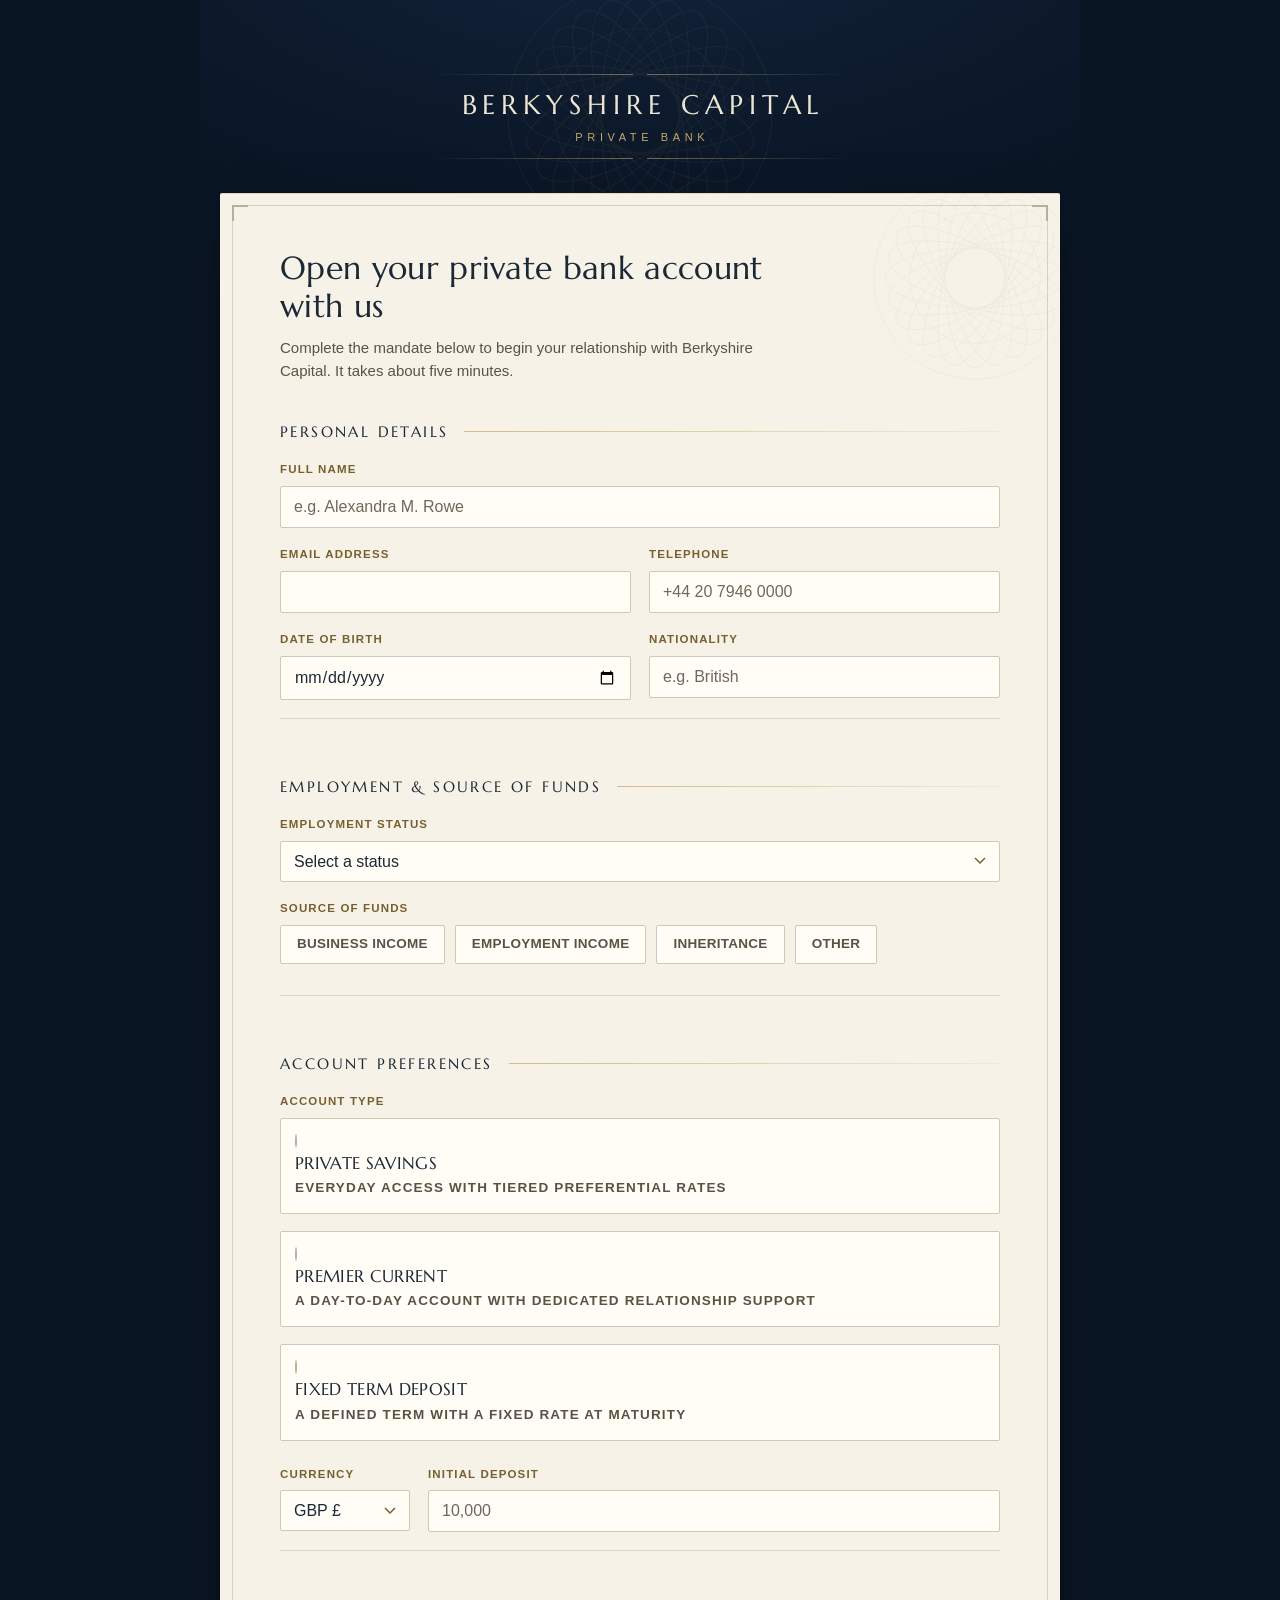
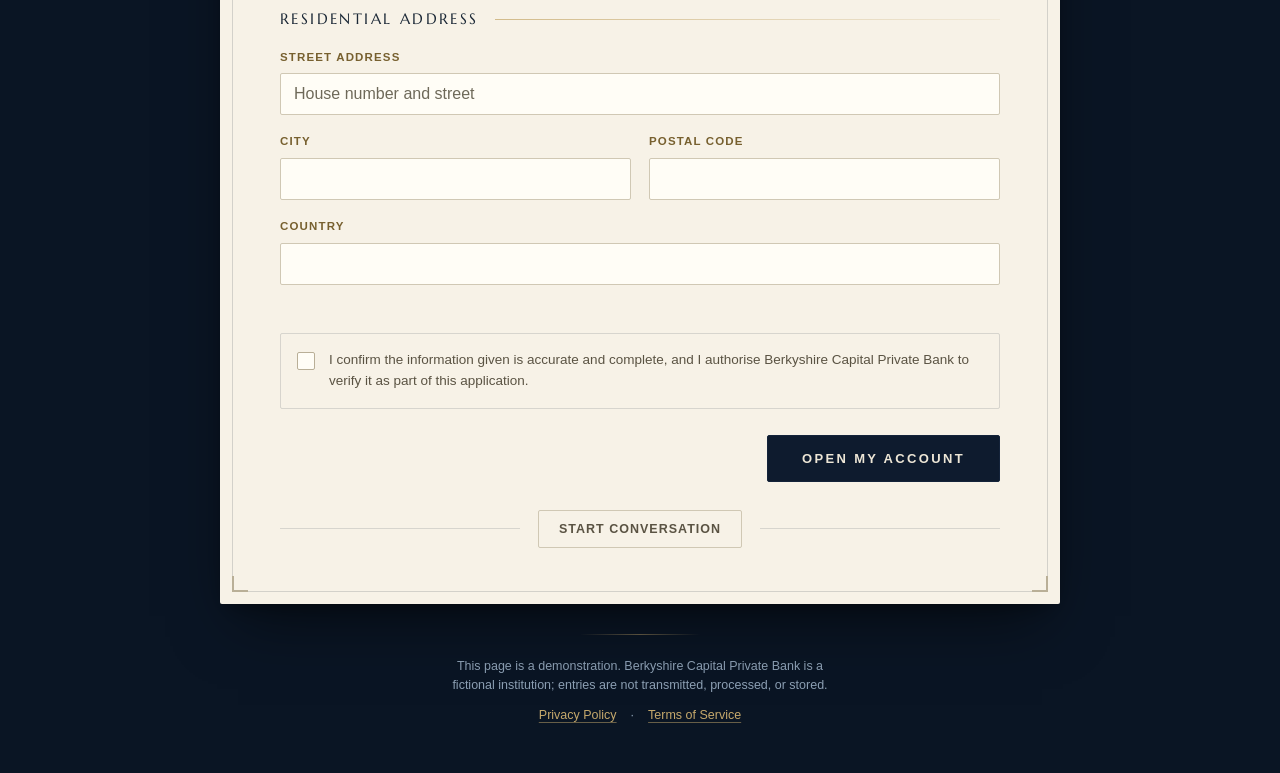
==== index.html @ a80f7ee3 "Add private bank account opening demo page Static single-page demo for GitHub Pages: engraved ivory " ====
<!DOCTYPE html>
<html lang="en">
<head>
<meta charset="UTF-8">
<meta name="viewport" content="width=device-width, initial-scale=1.0">
<meta name="description" content="Static demonstration of a private bank account opening form. Fictional bank; nothing is transmitted or stored.">
<meta name="theme-color" content="#0A1524">
<title>Berkyshire Capital Private Bank — Open an Account</title>
<link rel="icon" href="data:image/svg+xml,%3Csvg xmlns='http://www.w3.org/2000/svg' viewBox='0 0 64 64'%3E%3Crect width='64' height='64' rx='8' fill='%230A1524'/%3E%3Ctext x='32' y='45' font-family='Georgia,serif' font-size='36' fill='%23C6A96C' text-anchor='middle'%3EB%3C/text%3E%3C/svg%3E">
<link rel="preconnect" href="https://fonts.googleapis.com">
<link rel="preconnect" href="https://fonts.gstatic.com" crossorigin>
<link href="https://fonts.googleapis.com/css2?family=Marcellus&display=swap" rel="stylesheet">
<style>
  :root{
    --navy-950:#0A1524;
    --navy-900:#0E1B2E;
    --navy-800:#14233A;
    --ink:#1B2836;
    --paper:#F7F2E7;
    --paper-hi:#FFFDF6;
    --gold:#C6A96C;
    --gold-soft:rgba(198,169,108,.22);
    --bronze:#77602F;
    --line:#D0C8B4;
    --line-strong:#B9AF97;
    --muted-paper:#5A5343;
    --muted-navy:#A7B6C6;
    --err:#8E2F2F;
    --err-line:#9E3B3B;
    --serif:"Marcellus",Georgia,"Times New Roman",serif;
    --sans:-apple-system,BlinkMacSystemFont,"Segoe UI",Roboto,"Helvetica Neue",Arial,sans-serif;
  }
  *{box-sizing:border-box;margin:0;padding:0}
  html{scroll-behavior:smooth}
  body{
    font-family:var(--sans);
    background:var(--navy-950);
    color:var(--muted-navy);
    -webkit-font-smoothing:antialiased;
    line-height:1.55;
    min-height:100vh;
  }
  ::selection{background:var(--gold);color:var(--navy-950)}
  .paper ::selection{background:var(--navy-950);color:var(--gold)}
  :focus-visible{outline:2px solid var(--gold);outline-offset:2px}
  html{scrollbar-color:#2A3B52 var(--navy-950)}
  ::-webkit-scrollbar{width:10px}
  ::-webkit-scrollbar-track{background:var(--navy-950)}
  ::-webkit-scrollbar-thumb{background:#2A3B52;border-radius:5px}
  ::-webkit-scrollbar-thumb:hover{background:#3A4E6A}

  .page{
    max-width:880px;
    margin:0 auto;
    padding:48px 20px 40px;
    background:
      radial-gradient(1100px 500px at 50% -80px, #12233B 0%, var(--navy-950) 62%) no-repeat;
  }

  .brand{
    text-align:center;
    padding:26px 0 34px;
    position:relative;
  }
  .brand-rosette{
    position:absolute;
    top:50%;left:50%;
    width:300px;height:300px;
    transform:translate(-50%,-52%);
    color:var(--gold);
    opacity:.07;
    pointer-events:none;
  }
  .brand-rule{
    display:flex;
    align-items:center;
    gap:14px;
    max-width:420px;
    margin:0 auto;
  }
  .brand-rule::before,.brand-rule::after{
    content:"";
    flex:1;
    height:1px;
  }
  .brand-rule::before{background:linear-gradient(to right,transparent,rgba(198,169,108,.55))}
  .brand-rule::after{background:linear-gradient(to left,transparent,rgba(198,169,108,.55))}
  .wordmark{
    font-family:var(--serif);
    font-size:clamp(17px,4.2vw,27px);
    letter-spacing:.22em;
    text-indent:.22em;
    color:#EDE6D6;
    white-space:nowrap;
    padding:10px 0 2px;
  }
  .brand-sub{
    font-size:11px;
    letter-spacing:.42em;
    text-indent:.42em;
    text-transform:uppercase;
    color:var(--gold);
    padding-bottom:12px;
  }

  .paper{
    position:relative;
    background:var(--paper);
    color:var(--ink);
    border-radius:2px;
    padding:clamp(28px,6vw,56px) clamp(22px,6vw,60px);
    box-shadow:
      0 1px 0 rgba(198,169,108,.35) inset,
      0 30px 60px -18px rgba(0,0,0,.55),
      0 8px 20px -8px rgba(0,0,0,.4);
    animation:paper-in .55s cubic-bezier(.16,1,.3,1) both;
  }
  .paper::before{
    content:"";
    position:absolute;
    inset:12px;
    border:1px solid rgba(27,40,54,.16);
    border-radius:1px;
    pointer-events:none;
  }
  .paper::after{
    content:"";
    position:absolute;
    inset:12px;
    pointer-events:none;
    background:
      linear-gradient(var(--line-strong),var(--line-strong)) left top / 16px 2px,
      linear-gradient(var(--line-strong),var(--line-strong)) left top / 2px 16px,
      linear-gradient(var(--line-strong),var(--line-strong)) right top / 16px 2px,
      linear-gradient(var(--line-strong),var(--line-strong)) right top / 2px 16px,
      linear-gradient(var(--line-strong),var(--line-strong)) left bottom / 16px 2px,
      linear-gradient(var(--line-strong),var(--line-strong)) left bottom / 2px 16px,
      linear-gradient(var(--line-strong),var(--line-strong)) right bottom / 16px 2px,
      linear-gradient(var(--line-strong),var(--line-strong)) right bottom / 2px 16px;
    background-repeat:no-repeat;
  }
  .paper-watermark{
    position:absolute;
    top:-30px;right:-30px;
    width:230px;height:230px;
    color:var(--ink);
    opacity:.045;
    pointer-events:none;
  }
  @keyframes paper-in{
    from{opacity:0;transform:translateY(10px)}
    to{opacity:1;transform:none}
  }

  .head{margin-bottom:38px;max-width:56ch}
  .head h1{
    font-family:var(--serif);
    font-weight:400;
    font-size:clamp(26px,4.4vw,32px);
    line-height:1.2;
    color:var(--ink);
    letter-spacing:.01em;
    margin-bottom:10px;
  }
  .head p{font-size:15px;color:var(--muted-paper)}

  fieldset{border:none}
  .section{padding-top:34px;border-top:1px solid rgba(27,40,54,.14)}
  .section:first-of-type{padding-top:0;border-top:none}
  .section legend{
    font-family:var(--serif);
    font-size:15px;
    letter-spacing:.16em;
    text-transform:uppercase;
    color:var(--ink);
    display:flex;
    align-items:center;
    gap:16px;
    width:100%;
    padding:22px 0 18px;
    float:left;
  }
  .section:first-of-type legend{padding-top:0}
  .section legend::after{
    content:"";
    flex:1;
    height:1px;
    background:linear-gradient(to right,rgba(198,169,108,.75),rgba(198,169,108,.12));
  }

  .row{display:grid;grid-template-columns:1fr 1fr;gap:18px}
  .field{margin-bottom:18px}
  .field label{
    display:block;
    font-size:11.5px;
    font-weight:600;
    letter-spacing:.1em;
    text-transform:uppercase;
    color:var(--bronze);
    margin-bottom:7px;
  }
  input[type=text],input[type=email],input[type=tel],input[type=date],input[type=number],select{
    width:100%;
    font-family:var(--sans);
    font-size:16px;
    color:var(--ink);
    background:var(--paper-hi);
    border:1px solid var(--line);
    border-radius:2px;
    padding:11px 13px;
    caret-color:var(--bronze);
    transition:border-color .18s ease,box-shadow .18s ease,background .18s ease;
    font-variant-numeric:tabular-nums;
  }
  ::placeholder{color:#6E6959;opacity:1}
  select{
    appearance:none;
    -webkit-appearance:none;
    background-image:url("data:image/svg+xml,%3Csvg xmlns='http://www.w3.org/2000/svg' width='12' height='8' viewBox='0 0 12 8'%3E%3Cpath d='M1 1l5 5 5-5' fill='none' stroke='%2377602F' stroke-width='1.5'/%3E%3C/svg%3E");
    background-repeat:no-repeat;
    background-position:right 13px center;
    padding-right:36px;
  }
  input:hover,select:hover{border-color:var(--line-strong)}
  input:focus,select:focus{
    outline:none;
    border-color:var(--gold);
    box-shadow:0 0 0 3px var(--gold-soft);
    background:#FFFDF6;
  }
  .err{
    display:none;
    font-size:13px;
    color:var(--err);
    margin-top:6px;
  }
  .err.shown{display:block}
  .grouplabel{
    display:block;
    font-size:11.5px;
    font-weight:600;
    letter-spacing:.1em;
    text-transform:uppercase;
    color:var(--bronze);
    margin-bottom:7px;
  }
  .invalid input,.invalid select{border-color:var(--err-line);background:#FBF4EF}
  .invalid input:focus,.invalid select:focus{box-shadow:0 0 0 3px rgba(158,59,59,.15)}

  .chips{display:flex;flex-wrap:wrap;gap:10px;margin-bottom:6px}
  .chip{
    position:relative;
    cursor:pointer;
  }
  .chip input{
    position:absolute;
    opacity:0;
    width:100%;height:100%;
    margin:0;
    cursor:pointer;
  }
  .chip span{
    display:inline-block;
    font-size:13.5px;
    letter-spacing:.02em;
    color:var(--muted-paper);
    border:1px solid var(--line);
    border-radius:2px;
    background:var(--paper-hi);
    padding:8px 16px;
    transition:border-color .18s ease,color .18s ease,box-shadow .18s ease;
  }
  .chip:hover span{border-color:var(--line-strong);color:var(--ink)}
  .chip input:checked + span{
    border-color:var(--ink);
    color:var(--ink);
    background:#FFFDF6;
    box-shadow:inset 0 -2px 0 var(--gold);
  }
  .chip input:focus-visible + span{outline:2px solid var(--gold);outline-offset:2px}

  .reveal{
    display:grid;
    grid-template-rows:0fr;
    opacity:0;
    transition:grid-template-rows .3s cubic-bezier(.16,1,.3,1),opacity .25s ease;
  }
  .reveal > .reveal-inner{overflow:hidden}
  .reveal.open{grid-template-rows:1fr;opacity:1}
  .reveal .field{margin-bottom:0;padding-top:14px}
  .reveal.open .field{margin-bottom:18px}

  .acct-list{display:grid;gap:10px;margin-bottom:6px}
  .acct{
    position:relative;
    display:flex;
    gap:14px;
    align-items:flex-start;
    border:1px solid var(--line);
    border-radius:2px;
    background:var(--paper-hi);
    padding:14px 16px 14px 14px;
    cursor:pointer;
    transition:border-color .18s ease,box-shadow .18s ease;
  }
  .acct:hover{border-color:var(--line-strong)}
  .acct input{
    position:absolute;
    opacity:0;
    inset:0;
    margin:0;
    cursor:pointer;
  }
  .acct .dot{
    flex:none;
    width:18px;height:18px;
    border-radius:50%;
    border:1.5px solid var(--line-strong);
    margin-top:2px;
    position:relative;
    transition:border-color .18s ease;
  }
  .acct .dot::after{
    content:"";
    position:absolute;
    inset:3px;
    border-radius:50%;
    background:var(--gold);
    transform:scale(0);
    transition:transform .2s cubic-bezier(.16,1,.3,1);
  }
  .acct input:checked ~ .dot{border-color:var(--ink)}
  .acct input:checked ~ .dot::after{transform:scale(1)}
  .acct input:focus-visible ~ .dot{outline:2px solid var(--gold);outline-offset:2px}
  .acct strong{
    display:block;
    font-family:var(--serif);
    font-weight:400;
    font-size:16.5px;
    letter-spacing:.02em;
    color:var(--ink);
  }
  .acct small{
    display:block;
    font-size:13.5px;
    color:var(--muted-paper);
    margin-top:2px;
  }
  .acct:has(input:checked){border-color:var(--ink);box-shadow:0 0 0 1px var(--ink) inset,0 0 0 3px var(--gold-soft)}

  .deposit-row{display:grid;grid-template-columns:130px 1fr;gap:18px}

  .declare{
    display:flex;
    gap:14px;
    align-items:flex-start;
    border:1px solid rgba(27,40,54,.14);
    border-radius:2px;
    padding:16px;
    margin:30px 0 26px;
    position:relative;
    cursor:pointer;
  }
  .declare input{
    position:absolute;
    opacity:0;
    inset:0;
    margin:0;
    cursor:pointer;
  }
  .declare .box{
    flex:none;
    width:18px;height:18px;
    border:1.5px solid var(--line-strong);
    border-radius:2px;
    margin-top:2px;
    background:var(--paper-hi);
    transition:border-color .18s ease,background .18s ease;
  }
  .declare input:checked ~ .box{
    background:var(--navy-900);
    border-color:var(--navy-900);
  }
  .declare input:checked ~ .box::after{
    content:"";
    position:absolute;
    width:5px;height:10px;
    border:solid var(--gold);
    border-width:0 2px 2px 0;
    transform:translate(6px,3px) rotate(45deg);
  }
  .declare input:focus-visible ~ .box{outline:2px solid var(--gold);outline-offset:2px}
  .declare p{font-size:13.5px;color:var(--muted-paper)}
  .declare.invalid{border-color:var(--err-line)}
  .declare-err.shown{margin:-16px 0 20px}

  .actions{
    display:flex;
    justify-content:flex-end;
    align-items:center;
    gap:18px;
  }
  .primary{
    font-family:var(--sans);
    font-size:13px;
    font-weight:600;
    letter-spacing:.18em;
    text-transform:uppercase;
    color:#EDE6D6;
    background:var(--navy-900);
    border:1px solid var(--navy-800);
    border-radius:2px;
    padding:15px 34px;
    cursor:pointer;
    position:relative;
    display:inline-flex;
    align-items:center;
    gap:12px;
    transition:transform .18s ease,box-shadow .18s ease,border-color .18s ease;
  }
  .primary:hover{
    transform:translateY(-1px);
    border-color:var(--gold);
    box-shadow:0 10px 24px -10px rgba(0,0,0,.45);
  }
  .primary:active{transform:none}
  .primary:focus-visible{outline:2px solid var(--gold);outline-offset:3px}
  .spinner{
    display:none;
    width:15px;height:15px;
    border-radius:50%;
    border:2px solid rgba(237,230,214,.25);
    border-top-color:var(--gold);
    animation:spin .7s linear infinite;
  }
  .primary.loading{cursor:wait;opacity:.92}
  .primary.loading .spinner{display:inline-block}
  @keyframes spin{to{transform:rotate(360deg)}}

  .talky-launch{
    display:flex;
    align-items:center;
    gap:18px;
    margin-top:28px;
  }
  .talky-launch::before,.talky-launch::after{
    content:"";
    flex:1;
    height:1px;
    background:rgba(27,40,54,.14);
  }
  .talky-btn{
    padding:12px 28px;
    letter-spacing:.12em;
    text-transform:uppercase;
    font-size:12px;
    font-weight:600;
  }

  .success{
    text-align:center;
    padding:26px 0 12px;
    animation:paper-in .5s cubic-bezier(.16,1,.3,1) both;
  }
  .seal{
    width:128px;height:128px;
    margin:0 auto 22px;
    display:block;
    color:var(--gold);
  }
  .seal circle,.seal text{transform-origin:80px 80px}
  .seal .draw{
    stroke-dasharray:100;
    stroke-dashoffset:100;
    animation:draw 1.1s cubic-bezier(.5,0,.2,1) forwards;
  }
  .seal .draw.d2{animation-delay:.25s}
  .seal .draw.d3{animation-delay:.5s}
  .seal text{
    font-family:var(--serif);
    font-size:52px;
    fill:var(--bronze);
    opacity:0;
    animation:fade-scale .6s ease .95s forwards;
  }
  @keyframes draw{to{stroke-dashoffset:0}}
  @keyframes fade-scale{
    from{opacity:0;transform:scale(.7)}
    to{opacity:1;transform:scale(1)}
  }
  .success h2{
    font-family:var(--serif);
    font-weight:400;
    font-size:clamp(24px,4vw,30px);
    color:var(--ink);
    margin-bottom:8px;
  }
  .success .greet{
    font-size:16px;
    color:var(--ink);
  }
  .success .note{
    font-size:14.5px;
    color:var(--muted-paper);
    max-width:46ch;
    margin:8px auto 26px;
  }
  .refrow{
    display:flex;
    justify-content:center;
    align-items:stretch;
    gap:10px;
    margin-bottom:26px;
    flex-wrap:wrap;
  }
  .refbox{
    display:flex;
    align-items:center;
    gap:16px;
    border:1px solid rgba(27,40,54,.18);
    border-radius:2px;
    padding:12px 20px;
    background:var(--paper-hi);
  }
  .reflabel{
    font-size:11px;
    font-weight:600;
    letter-spacing:.14em;
    text-transform:uppercase;
    color:var(--bronze);
  }
  .ref{
    font-size:16px;
    letter-spacing:.12em;
    color:var(--ink);
    font-variant-numeric:tabular-nums;
  }
  .ghost{
    font-family:var(--sans);
    font-size:12.5px;
    letter-spacing:.08em;
    color:var(--muted-paper);
    background:transparent;
    border:1px solid var(--line);
    border-radius:2px;
    padding:11px 20px;
    cursor:pointer;
    transition:border-color .18s ease,color .18s ease;
  }
  .ghost:hover{border-color:var(--ink);color:var(--ink)}
  .ghost:focus-visible{outline:2px solid var(--gold);outline-offset:2px}
  .success .tiny{
    font-size:12px;
    color:var(--muted-paper);
    margin-top:20px;
    opacity:.85;
  }

  .disclaimer{
    text-align:center;
    font-size:12.5px;
    color:#8DA0B4;
    padding:30px 16px 8px;
    max-width:60ch;
    margin:0 auto;
  }
  .disclaimer::before{
    content:"";
    display:block;
    width:120px;
    height:1px;
    margin:0 auto 22px;
    background:linear-gradient(to right,transparent,rgba(198,169,108,.5),transparent);
  }
  .disclaimer p + p{margin-top:10px}
  .legal-links{
    display:flex;
    justify-content:center;
    align-items:center;
    gap:14px;
  }
  .disclaimer a{
    color:var(--gold);
    text-decoration:underline;
    text-underline-offset:3px;
    text-decoration-color:rgba(198,169,108,.5);
    transition:color .18s ease,text-decoration-color .18s ease;
  }
  .disclaimer a:hover{color:#E3D3AC;text-decoration-color:#E3D3AC}
  .disclaimer a:focus-visible{outline:2px solid var(--gold);outline-offset:2px}

  @media (max-width:560px){
    .row,.deposit-row{grid-template-columns:1fr}
    .actions{justify-content:stretch}
    .primary{width:100%;justify-content:center}
    .paper-watermark{width:170px;height:170px;top:-16px;right:-16px}
  }
  @media (prefers-reduced-motion:reduce){
    *,*::before,*::after{animation:none!important;transition:none!important}
    html{scroll-behavior:auto}
  }
</style>
</head>
<body>
<!--
  THESIS: A private-bank account mandate rendered as an engraved paper instrument laid on midnight navy — refusing the generic dark-mode fintech form.
  OWN-WORLD: Ivory document panel with inset hairline frame, guilloche rosette watermark, Marcellus inscriptional caps, champagne-gold rules, bronze small-cap labels, 2px corners, reeded seal.
  STORY: An applicant completes personal, source-of-funds, and account-preference entries on a credible banking document; submission draws a gold seal and issues a reference number.
  FIRST VIEWPORT: Navy ground with engraved wordmark and gold rules above the ivory mandate panel; h1 plus personal-details fields fill the first screen; the primary action sits at the document's foot.
  FORM: Document-led private-banking classic, user-pinned (luxury navy/gold serif); brief-pinned direction, no roll dealt.
  FINISH: unreviewed and undocumented is unfinished; this build ends with the finish review, the verdict, DESIGN.md, and every shipping raster carrying its provenance.
-->
<svg width="0" height="0" style="position:absolute" aria-hidden="true">
  <defs>
    <symbol id="rosette" viewBox="0 0 200 200">
      <g fill="none" stroke="currentColor" stroke-width="0.7">
        <ellipse cx="100" cy="100" rx="78" ry="26"/>
        <ellipse cx="100" cy="100" rx="78" ry="26" transform="rotate(15 100 100)"/>
        <ellipse cx="100" cy="100" rx="78" ry="26" transform="rotate(30 100 100)"/>
        <ellipse cx="100" cy="100" rx="78" ry="26" transform="rotate(45 100 100)"/>
        <ellipse cx="100" cy="100" rx="78" ry="26" transform="rotate(60 100 100)"/>
        <ellipse cx="100" cy="100" rx="78" ry="26" transform="rotate(75 100 100)"/>
        <ellipse cx="100" cy="100" rx="78" ry="26" transform="rotate(90 100 100)"/>
        <ellipse cx="100" cy="100" rx="78" ry="26" transform="rotate(105 100 100)"/>
        <ellipse cx="100" cy="100" rx="78" ry="26" transform="rotate(120 100 100)"/>
        <ellipse cx="100" cy="100" rx="78" ry="26" transform="rotate(135 100 100)"/>
        <ellipse cx="100" cy="100" rx="78" ry="26" transform="rotate(150 100 100)"/>
        <ellipse cx="100" cy="100" rx="78" ry="26" transform="rotate(165 100 100)"/>
        <circle cx="100" cy="100" r="88"/>
        <circle cx="100" cy="100" r="57"/>
      </g>
    </symbol>
  </defs>
</svg>

<div class="page">
  <header class="brand">
    <svg class="brand-rosette" aria-hidden="true"><use href="#rosette"/></svg>
    <div class="brand-rule" aria-hidden="true"></div>
    <p class="wordmark">BERKYSHIRE CAPITAL</p>
    <p class="brand-sub">Private Bank</p>
    <div class="brand-rule" aria-hidden="true"></div>
  </header>

  <main class="paper">
    <svg class="paper-watermark" aria-hidden="true"><use href="#rosette"/></svg>

    <div class="head">
      <h1>Open your private bank account with us</h1>
      <p>Complete the mandate below to begin your relationship with Berkyshire Capital. It takes about five minutes.</p>
    </div>

    <form id="accountForm" data-talkyform="enabled" novalidate>
      <fieldset class="section">
        <legend>Personal Details</legend>

        <div class="field">
          <label for="fullName">Full name</label>
          <input aria-describedby="fullName-err" type="text" id="fullName" name="fullName" autocomplete="name" placeholder="e.g. Alexandra M. Rowe" required data-err="Enter your full legal name as it appears on your identification.">
          <p class="err" id="fullName-err"></p>
        </div>

        <div class="row">
          <div class="field">
            <label for="email">Email address</label>
            <input aria-describedby="email-err" type="email" id="email" name="email" autocomplete="email" required data-err="Enter your email address so we can reach you." data-err-type="Enter an address in the format name@example.com.">
            <p class="err" id="email-err"></p>
          </div>
          <div class="field">
            <label for="phone">Telephone</label>
            <input aria-describedby="phone-err" type="tel" id="phone" name="phone" autocomplete="tel" placeholder="+44 20 7946 0000" pattern="[0-9+()\-\s]{7,20}" required data-err="Enter a telephone number we can reach you on." data-err-pattern="Enter a number in an international format, e.g. +44 20 7946 0000.">
            <p class="err" id="phone-err"></p>
          </div>
        </div>

        <div class="row">
          <div class="field">
            <label for="dob">Date of birth</label>
            <input aria-describedby="dob-err" type="date" id="dob" name="dob" autocomplete="bday" required data-err="Enter your date of birth." data-err-max="Applicants must be at least 18 years old.">
            <p class="err" id="dob-err"></p>
          </div>
          <div class="field">
            <label for="nationality">Nationality</label>
            <input aria-describedby="nationality-err" type="text" id="nationality" name="nationality" placeholder="e.g. British" required data-err="Enter your nationality.">
            <p class="err" id="nationality-err"></p>
          </div>
        </div>
      </fieldset>

      <fieldset class="section">
        <legend>Employment &amp; Source of Funds</legend>

        <div class="field">
          <label for="employment">Employment status</label>
          <select aria-describedby="employment-err" id="employment" name="employment" required data-err="Select your current employment status.">
            <option value="" selected disabled>Select a status</option>
            <option>Employed</option>
            <option>Self-employed</option>
            <option>Business owner</option>
            <option>Retired</option>
            <option>Student</option>
            <option>Homemaker</option>
            <option>Not currently employed</option>
          </select>
          <p class="err" id="employment-err"></p>
        </div>

        <div class="field">
          <span class="grouplabel" id="sourceLabel">Source of funds</span>
          <div class="chips" role="radiogroup" aria-labelledby="sourceLabel">
            <label class="chip">
              <input aria-describedby="sourceFunds-err" type="radio" name="sourceFunds" value="Business Income" required data-err="Select the principal source of the funds for this account.">
              <span>Business Income</span>
            </label>
            <label class="chip">
              <input aria-describedby="sourceFunds-err" type="radio" name="sourceFunds" value="Employment Income">
              <span>Employment Income</span>
            </label>
            <label class="chip">
              <input aria-describedby="sourceFunds-err" type="radio" name="sourceFunds" value="Inheritance">
              <span>Inheritance</span>
            </label>
            <label class="chip">
              <input aria-describedby="sourceFunds-err" type="radio" name="sourceFunds" value="Other">
              <span>Other</span>
            </label>
          </div>
          <div class="reveal" id="otherWrap">
            <div class="reveal-inner">
              <div class="field">
                <label for="otherSource">Please specify</label>
                <input aria-describedby="otherSource-err" type="text" id="otherSource" name="otherSource" disabled autocomplete="off" data-err="Tell us the principal source of your funds.">
                <p class="err" id="otherSource-err"></p>
              </div>
            </div>
          </div>
          <p class="err" id="sourceFunds-err"></p>
        </div>
      </fieldset>

      <fieldset class="section">
        <legend>Account Preferences</legend>

        <div class="field">
          <span class="grouplabel" id="acctLabel">Account type</span>
          <div class="acct-list" role="radiogroup" aria-labelledby="acctLabel">
            <label class="acct">
              <input aria-describedby="accountType-err" type="radio" name="accountType" value="Private Savings" required data-err="Select the account you would like to open.">
              <span class="dot" aria-hidden="true"></span>
              <span class="acct-body">
                <strong>Private Savings</strong>
                <small>Everyday access with tiered preferential rates</small>
              </span>
            </label>
            <label class="acct">
              <input aria-describedby="accountType-err" type="radio" name="accountType" value="Premier Current">
              <span class="dot" aria-hidden="true"></span>
              <span class="acct-body">
                <strong>Premier Current</strong>
                <small>A day-to-day account with dedicated relationship support</small>
              </span>
            </label>
            <label class="acct">
              <input aria-describedby="accountType-err" type="radio" name="accountType" value="Fixed Term Deposit">
              <span class="dot" aria-hidden="true"></span>
              <span class="acct-body">
                <strong>Fixed Term Deposit</strong>
                <small>A defined term with a fixed rate at maturity</small>
              </span>
            </label>
          </div>
          <p class="err" id="accountType-err"></p>
        </div>

        <div class="deposit-row">
          <div class="field">
            <label for="currency">Currency</label>
            <select aria-describedby="currency-err" id="currency" name="currency" required data-err="Select the currency for your account.">
              <option value="GBP" selected>GBP £</option>
              <option value="USD">USD $</option>
              <option value="EUR">EUR €</option>
              <option value="CHF">CHF</option>
            </select>
            <p class="err" id="currency-err"></p>
          </div>
          <div class="field">
            <label for="deposit">Initial deposit</label>
            <input aria-describedby="deposit-err" type="number" id="deposit" name="deposit" inputmode="numeric" min="10000" step="500" placeholder="10,000" required data-err="Enter your intended initial deposit." data-err-min="The minimum initial deposit is 10,000 in your chosen currency.">
            <p class="err" id="deposit-err"></p>
          </div>
        </div>
      </fieldset>

      <fieldset class="section">
        <legend>Residential Address</legend>

        <div class="field">
          <label for="street">Street address</label>
          <input aria-describedby="street-err" type="text" id="street" name="street" autocomplete="street-address" placeholder="House number and street" required data-err="Enter your residential street address.">
          <p class="err" id="street-err"></p>
        </div>

        <div class="row">
          <div class="field">
            <label for="city">City</label>
            <input aria-describedby="city-err" type="text" id="city" name="city" autocomplete="address-level2" required data-err="Enter your city.">
            <p class="err" id="city-err"></p>
          </div>
          <div class="field">
            <label for="postal">Postal code</label>
            <input aria-describedby="postal-err" type="text" id="postal" name="postal" autocomplete="postal-code" required data-err="Enter your postal code.">
            <p class="err" id="postal-err"></p>
          </div>
        </div>

        <div class="field">
          <label for="country">Country</label>
          <input aria-describedby="country-err" type="text" id="country" name="country" autocomplete="country-name" required data-err="Enter your country of residence.">
          <p class="err" id="country-err"></p>
        </div>
      </fieldset>

      <label class="declare" id="declareWrap">
        <input aria-describedby="declaration-err" type="checkbox" id="declaration" name="declaration" required data-err="Please confirm the declaration before submitting your application.">
        <span class="box" aria-hidden="true"></span>
        <p>I confirm the information given is accurate and complete, and I authorise Berkyshire Capital Private Bank to verify it as part of this application.</p>
      </label>
      <p class="err declare-err" id="declaration-err"></p>

      <div class="actions">
        <button type="submit" class="primary" id="submitBtn">
          <span class="spinner" aria-hidden="true"></span>
          <span class="btn-label">Open my account</span>
        </button>
      </div>
    </form>

    <div class="talky-launch" id="talkyLaunch">
      <button type="button" data-talkyform="launch" class="ghost talky-btn">Start Conversation</button>
    </div>
    <script src="https://www.talkyform.com/talkyform-avatar.js" data-talkyform-id="g4UtyUR7fpzVFfxTQSNkqEie" defer></script>

    <div class="success" id="successPanel" hidden role="status" aria-live="polite">
      <svg class="seal" viewBox="0 0 160 160" aria-hidden="true">
        <circle class="draw" cx="80" cy="80" r="76" fill="none" stroke="currentColor" stroke-width="1.6" pathLength="100"/>
        <circle class="draw d2" cx="80" cy="80" r="64" fill="none" stroke="currentColor" stroke-width="0.8" pathLength="100"/>
        <circle class="draw d3" cx="80" cy="80" r="55" fill="none" stroke="#77602F" stroke-width="1" pathLength="100" style="stroke-dasharray:.8 3.2;animation-name:draw"/>
        <text x="80" y="99" text-anchor="middle">B</text>
      </svg>
      <h2 tabindex="-1" id="successHeading">Application received</h2>
      <p class="greet">Thank you, <span id="firstName">—</span>.</p>
      <p class="note">Your application has been recorded for review. A relationship manager will be in touch within two business days to complete onboarding.</p>
      <div class="refrow">
        <div class="refbox">
          <span class="reflabel">Reference</span>
          <span class="ref" id="refNumber">BC-XXXXXX-XXXX</span>
        </div>
        <button type="button" class="ghost" id="copyBtn">Copy</button>
      </div>
      <button type="button" class="ghost" id="resetBtn">Submit another application</button>
      <p class="tiny">Nothing was transmitted: this page is a static demonstration.</p>
    </div>
  </main>

  <footer class="disclaimer">
    <p>This page is a demonstration. Berkyshire Capital Private Bank is a fictional institution; entries are not transmitted, processed, or stored.</p>
    <p class="legal-links"><a href="https://www.talkyform.com/privacy">Privacy Policy</a><span aria-hidden="true">·</span><a href="https://www.talkyform.com/terms">Terms of Service</a></p>
  </footer>
</div>

<script>
(function(){
  var form = document.getElementById('accountForm');
  var submitBtn = document.getElementById('submitBtn');
  var btnLabel = submitBtn.querySelector('.btn-label');
  var successPanel = document.getElementById('successPanel');
  var otherWrap = document.getElementById('otherWrap');
  var otherSource = document.getElementById('otherSource');
  var dob = document.getElementById('dob');

  var eighteenYearsAgo = new Date();
  eighteenYearsAgo.setFullYear(eighteenYearsAgo.getFullYear() - 18);
  dob.max = eighteenYearsAgo.toISOString().split('T')[0];
  dob.min = '1900-01-01';

  function fieldWrap(el){
    return el.closest('.field') || el.closest('.declare') || el.closest('.chips') || el.closest('.acct-list');
  }

  function setError(el, message){
    var wrap = fieldWrap(el);
    var err = document.getElementById(el.name + '-err') || document.getElementById(el.id + '-err');
    if (wrap) wrap.classList.add('invalid');
    if (err){
      err.textContent = message;
      err.classList.add('shown');
    }
    el.setAttribute('aria-invalid', 'true');
  }

  function clearError(el){
    var wrap = fieldWrap(el);
    var err = document.getElementById(el.name + '-err') || document.getElementById(el.id + '-err');
    if (wrap) wrap.classList.remove('invalid');
    if (err){
      err.textContent = '';
      err.classList.remove('shown');
    }
    el.removeAttribute('aria-invalid');
  }

  function messageFor(el){
    var v = el.validity;
    if (v.valueMissing) return el.dataset.err || 'This field is required.';
    if (v.typeMismatch) return el.dataset.errType || 'Check the format of this entry.';
    if (v.patternMismatch) return el.dataset.errPattern || 'Check the format of this entry.';
    if (v.rangeOverflow) return el.dataset.errMax || 'This date is after the allowed range.';
    if (v.rangeUnderflow) return el.dataset.errMin || 'This amount is below the minimum.';
    return el.validationMessage || 'Check this entry.';
  }

  form.addEventListener('input', function(e){
    if (e.target.matches('input,select')) clearError(e.target);
  });
  form.addEventListener('change', function(e){
    if (e.target.matches('input,select')) clearError(e.target);
  });

  function sourceValue(){
    var checked = form.querySelector('input[name="sourceFunds"]:checked');
    return checked ? checked.value : null;
  }

  form.querySelectorAll('input[name="sourceFunds"]').forEach(function(r){
    r.addEventListener('change', function(){
      var isOther = sourceValue() === 'Other';
      otherWrap.classList.toggle('open', isOther);
      otherSource.disabled = !isOther;
      otherSource.required = isOther;
      if (!isOther){
        otherSource.value = '';
        clearError(otherSource);
      } else {
        otherSource.focus();
      }
    });
  });

  form.addEventListener('submit', function(e){
    e.preventDefault();
    var firstInvalid = null;
    var controls = form.querySelectorAll('input,select');
    controls.forEach(function(el){
      if (!el.checkValidity()){
        if (!firstInvalid) firstInvalid = el;
        setError(el, messageFor(el));
      } else {
        clearError(el);
      }
    });
    if (firstInvalid){
      firstInvalid.focus();
      firstInvalid.scrollIntoView({ block: 'center', behavior: 'smooth' });
      return;
    }
    submitBtn.classList.add('loading');
    submitBtn.disabled = true;
    btnLabel.textContent = 'Processing';
    window.setTimeout(showSuccess, 1150);
  });

  function segment(n){
    var out = '';
    var chars = 'ABCDEFGHJKMNPQRSTUVWXYZ23456789';
    for (var i = 0; i < n; i++) out += chars[Math.floor(Math.random() * chars.length)];
    return out;
  }

  function showSuccess(){
    var name = document.getElementById('fullName').value.trim();
    document.getElementById('firstName').textContent = name.split(/\s+/)[0] || 'applicant';
    document.getElementById('refNumber').textContent = 'BC-' + segment(6) + '-' + segment(4);
    form.hidden = true;
    document.getElementById('talkyLaunch').hidden = true;
    successPanel.hidden = false;
    var heading = document.getElementById('successHeading');
    heading.focus();
    heading.scrollIntoView({ block: 'start' });
  }

  document.getElementById('copyBtn').addEventListener('click', function(){
    var text = document.getElementById('refNumber').textContent;
    var btn = this;
    function done(){ btn.textContent = 'Copied'; window.setTimeout(function(){ btn.textContent = 'Copy'; }, 1600); }
    if (navigator.clipboard && navigator.clipboard.writeText){
      navigator.clipboard.writeText(text).then(done);
    } else {
      var ta = document.createElement('textarea');
      ta.value = text;
      document.body.appendChild(ta);
      ta.select();
      document.execCommand('copy');
      document.body.removeChild(ta);
      done();
    }
  });

  document.getElementById('resetBtn').addEventListener('click', function(){
    form.reset();
    form.querySelectorAll('.invalid').forEach(function(el){ el.classList.remove('invalid'); });
    form.querySelectorAll('.err.shown').forEach(function(el){ el.classList.remove('shown'); });
    form.querySelectorAll('[aria-invalid]').forEach(function(el){ el.removeAttribute('aria-invalid'); });
    otherWrap.classList.remove('open');
    otherSource.disabled = true;
    otherSource.required = false;
    submitBtn.classList.remove('loading');
    submitBtn.disabled = false;
    btnLabel.textContent = 'Open my account';
    successPanel.hidden = true;
    form.hidden = false;
    document.getElementById('talkyLaunch').hidden = false;
    document.getElementById('fullName').focus();
    window.scrollTo({ top: 0, behavior: 'smooth' });
  });
})();
</script>
</body>
</html>
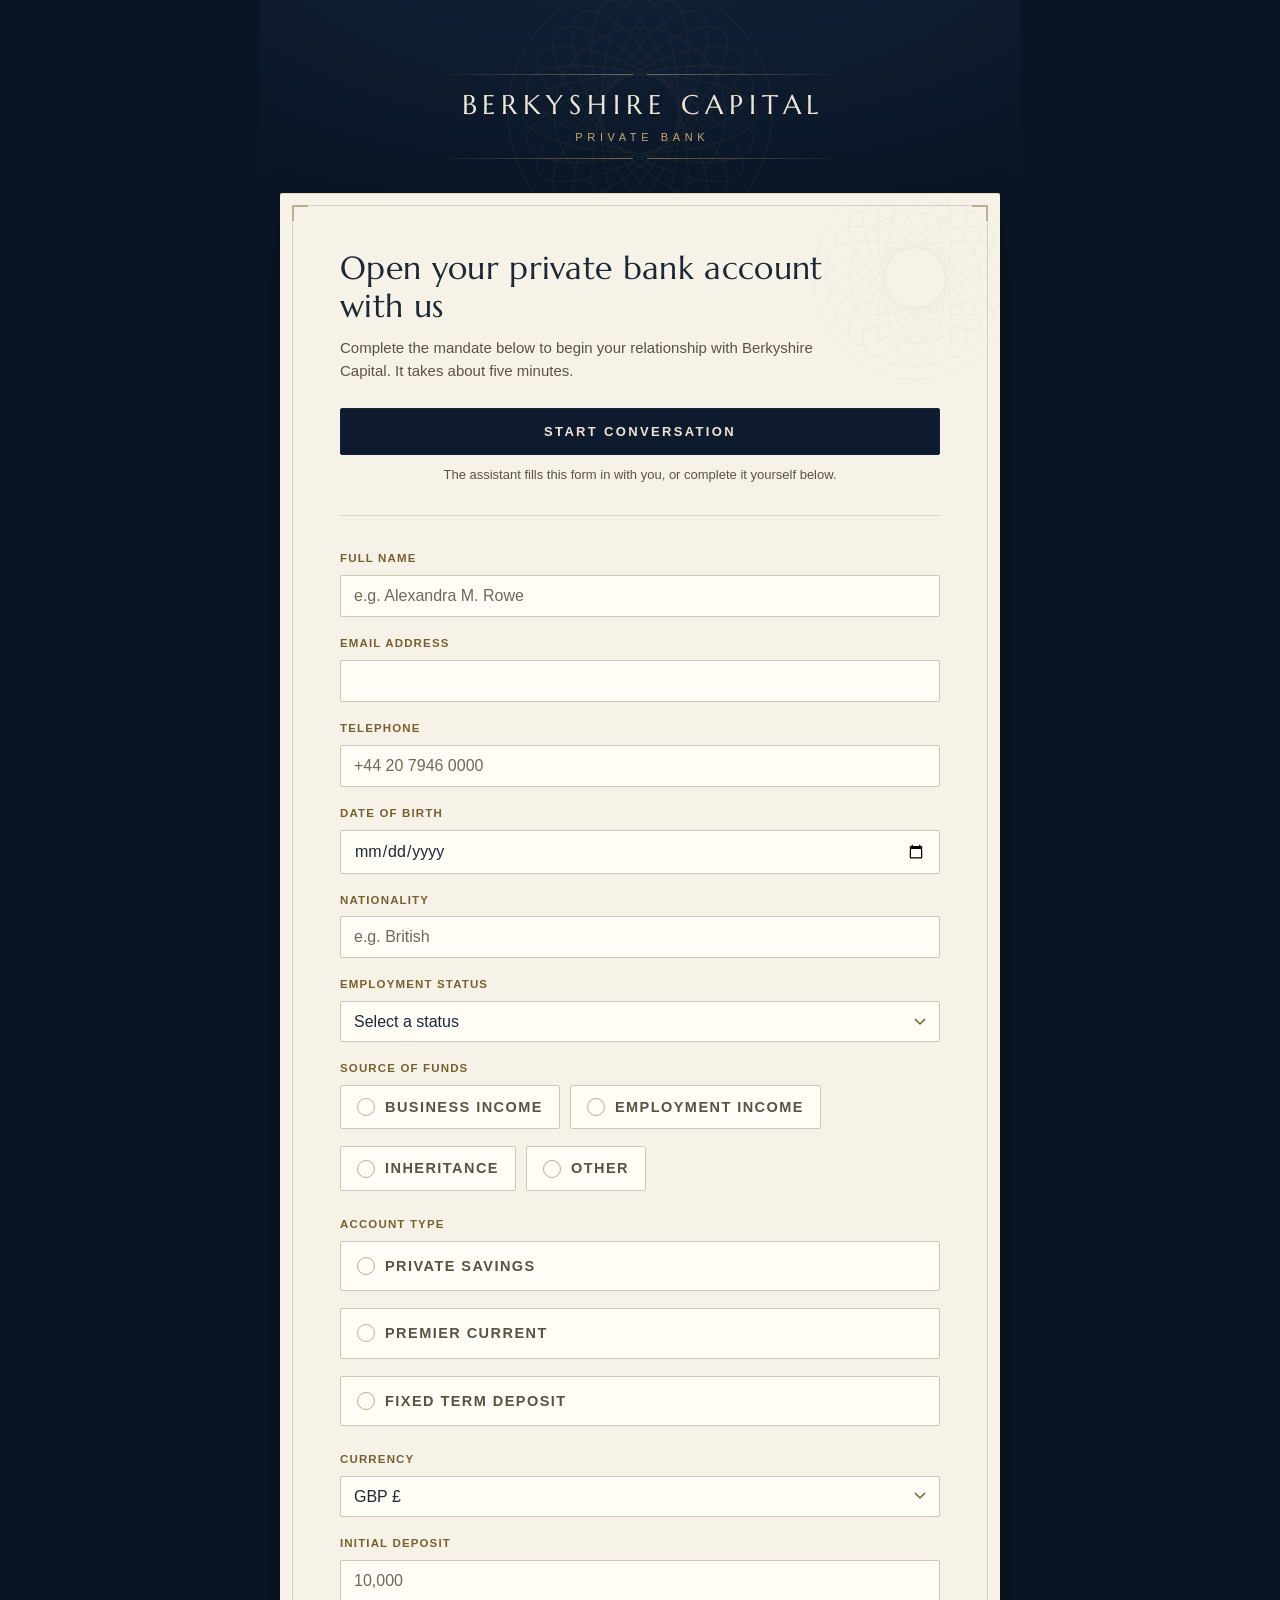
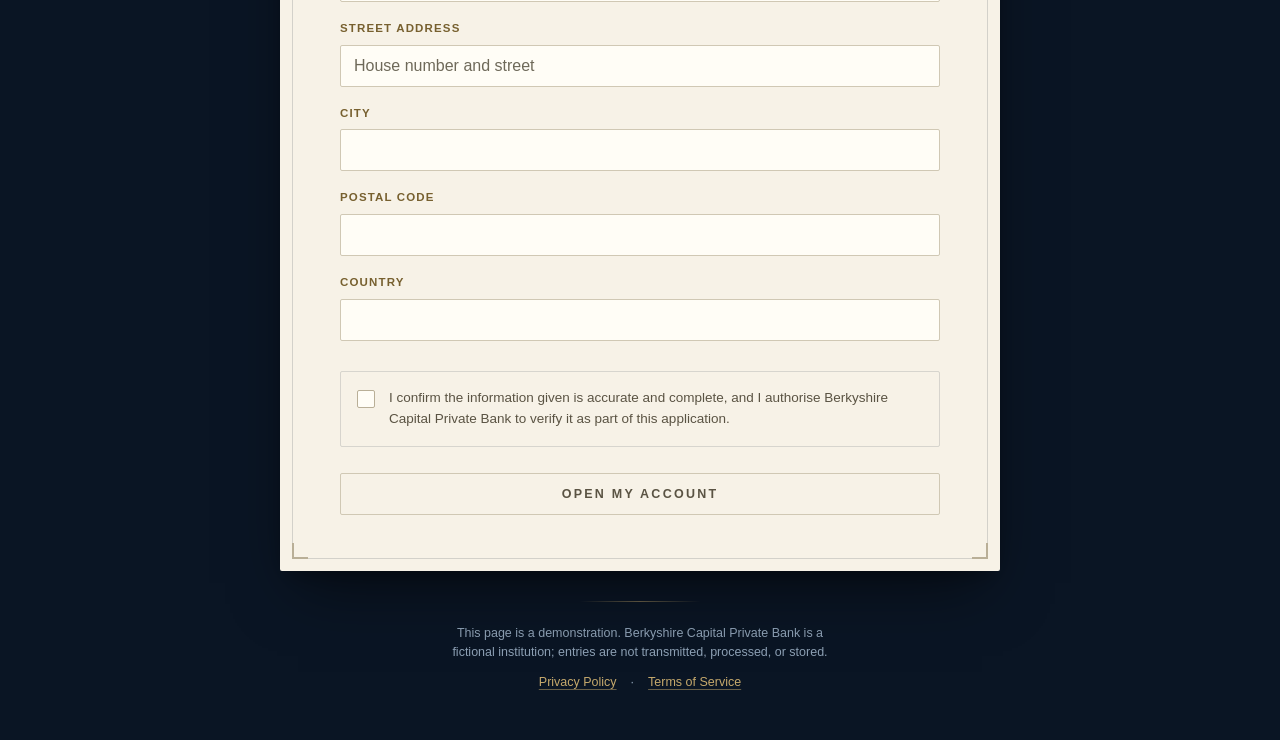
==== commit 1570f3ce: "Simplify form markup; promote Start Conversation to primary at top Single flat form (no fieldsets/gr" ====
--- a/index.html
+++ b/index.html
@@ -50,7 +50,7 @@
   ::-webkit-scrollbar-thumb:hover{background:#3A4E6A}
 
   .page{
-    max-width:880px;
+    max-width:760px;
     margin:0 auto;
     padding:48px 20px 40px;
     background:
@@ -152,7 +152,7 @@
     to{opacity:1;transform:none}
   }
 
-  .head{margin-bottom:38px;max-width:56ch}
+  .head{margin-bottom:26px;max-width:56ch}
   .head h1{
     font-family:var(--serif);
     font-weight:400;
@@ -164,33 +164,24 @@
   }
   .head p{font-size:15px;color:var(--muted-paper)}
 
-  fieldset{border:none}
-  .section{padding-top:34px;border-top:1px solid rgba(27,40,54,.14)}
-  .section:first-of-type{padding-top:0;border-top:none}
-  .section legend{
-    font-family:var(--serif);
-    font-size:15px;
-    letter-spacing:.16em;
-    text-transform:uppercase;
-    color:var(--ink);
-    display:flex;
-    align-items:center;
-    gap:16px;
-    width:100%;
-    padding:22px 0 18px;
-    float:left;
-  }
-  .section:first-of-type legend{padding-top:0}
-  .section legend::after{
-    content:"";
-    flex:1;
-    height:1px;
-    background:linear-gradient(to right,rgba(198,169,108,.75),rgba(198,169,108,.12));
-  }
-
-  .row{display:grid;grid-template-columns:1fr 1fr;gap:18px}
-  .field{margin-bottom:18px}
-  .field label{
+  .talky-launch{
+    text-align:center;
+    margin:0 0 34px;
+    padding-bottom:30px;
+    border-bottom:1px solid rgba(27,40,54,.14);
+  }
+  .talky-hint{
+    font-size:13px;
+    color:var(--muted-paper);
+    margin-top:10px;
+  }
+
+  form > p + p,
+  form > div + p,
+  form > p + div,
+  form > div + div{margin-top:18px}
+  form .grouplabel + .opts{margin-top:7px}
+  label{
     display:block;
     font-size:11.5px;
     font-weight:600;
@@ -236,48 +227,57 @@
   }
   .err.shown{display:block}
   .grouplabel{
-    display:block;
     font-size:11.5px;
     font-weight:600;
     letter-spacing:.1em;
     text-transform:uppercase;
     color:var(--bronze);
-    margin-bottom:7px;
-  }
-  .invalid input,.invalid select{border-color:var(--err-line);background:#FBF4EF}
-  .invalid input:focus,.invalid select:focus{box-shadow:0 0 0 3px rgba(158,59,59,.15)}
-
-  .chips{display:flex;flex-wrap:wrap;gap:10px;margin-bottom:6px}
-  .chip{
+  }
+
+  .opts{display:flex;flex-wrap:wrap;gap:10px}
+  .opts.stack{flex-direction:column}
+  .opt{
     position:relative;
-    cursor:pointer;
-  }
-  .chip input{
-    position:absolute;
-    opacity:0;
-    width:100%;height:100%;
-    margin:0;
-    cursor:pointer;
-  }
-  .chip span{
-    display:inline-block;
-    font-size:13.5px;
-    letter-spacing:.02em;
-    color:var(--muted-paper);
+    display:flex;
+    align-items:center;
+    gap:10px;
     border:1px solid var(--line);
     border-radius:2px;
     background:var(--paper-hi);
-    padding:8px 16px;
+    padding:10px 16px;
+    cursor:pointer;
+    font-size:14.5px;
+    color:var(--muted-paper);
     transition:border-color .18s ease,color .18s ease,box-shadow .18s ease;
   }
-  .chip:hover span{border-color:var(--line-strong);color:var(--ink)}
-  .chip input:checked + span{
+  .opts.stack .opt{padding:13px 16px}
+  .opt:hover{border-color:var(--line-strong);color:var(--ink)}
+  .opt input{
+    position:absolute;
+    opacity:0;
+    inset:0;
+    margin:0;
+    cursor:pointer;
+  }
+  .opt span{display:flex;align-items:center;gap:10px}
+  .opt span::before{
+    content:"";
+    flex:none;
+    width:16px;height:16px;
+    border-radius:50%;
+    border:1.5px solid var(--line-strong);
+    transition:border-color .18s ease;
+  }
+  .opt input:checked + span{color:var(--ink)}
+  .opt input:checked + span::before{
     border-color:var(--ink);
-    color:var(--ink);
-    background:#FFFDF6;
-    box-shadow:inset 0 -2px 0 var(--gold);
-  }
-  .chip input:focus-visible + span{outline:2px solid var(--gold);outline-offset:2px}
+    background:radial-gradient(circle,var(--gold) 0 4px,transparent 4.5px);
+  }
+  .opt input:focus-visible + span::before{outline:2px solid var(--gold);outline-offset:2px}
+  .opt:has(input:checked){
+    border-color:var(--ink);
+    box-shadow:0 0 0 1px var(--ink) inset,0 0 0 3px var(--gold-soft);
+  }
 
   .reveal{
     display:grid;
@@ -287,68 +287,7 @@
   }
   .reveal > .reveal-inner{overflow:hidden}
   .reveal.open{grid-template-rows:1fr;opacity:1}
-  .reveal .field{margin-bottom:0;padding-top:14px}
-  .reveal.open .field{margin-bottom:18px}
-
-  .acct-list{display:grid;gap:10px;margin-bottom:6px}
-  .acct{
-    position:relative;
-    display:flex;
-    gap:14px;
-    align-items:flex-start;
-    border:1px solid var(--line);
-    border-radius:2px;
-    background:var(--paper-hi);
-    padding:14px 16px 14px 14px;
-    cursor:pointer;
-    transition:border-color .18s ease,box-shadow .18s ease;
-  }
-  .acct:hover{border-color:var(--line-strong)}
-  .acct input{
-    position:absolute;
-    opacity:0;
-    inset:0;
-    margin:0;
-    cursor:pointer;
-  }
-  .acct .dot{
-    flex:none;
-    width:18px;height:18px;
-    border-radius:50%;
-    border:1.5px solid var(--line-strong);
-    margin-top:2px;
-    position:relative;
-    transition:border-color .18s ease;
-  }
-  .acct .dot::after{
-    content:"";
-    position:absolute;
-    inset:3px;
-    border-radius:50%;
-    background:var(--gold);
-    transform:scale(0);
-    transition:transform .2s cubic-bezier(.16,1,.3,1);
-  }
-  .acct input:checked ~ .dot{border-color:var(--ink)}
-  .acct input:checked ~ .dot::after{transform:scale(1)}
-  .acct input:focus-visible ~ .dot{outline:2px solid var(--gold);outline-offset:2px}
-  .acct strong{
-    display:block;
-    font-family:var(--serif);
-    font-weight:400;
-    font-size:16.5px;
-    letter-spacing:.02em;
-    color:var(--ink);
-  }
-  .acct small{
-    display:block;
-    font-size:13.5px;
-    color:var(--muted-paper);
-    margin-top:2px;
-  }
-  .acct:has(input:checked){border-color:var(--ink);box-shadow:0 0 0 1px var(--ink) inset,0 0 0 3px var(--gold-soft)}
-
-  .deposit-row{display:grid;grid-template-columns:130px 1fr;gap:18px}
+  .reveal .field{padding-top:14px}
 
   .declare{
     display:flex;
@@ -360,6 +299,11 @@
     margin:30px 0 26px;
     position:relative;
     cursor:pointer;
+    text-transform:none;
+    letter-spacing:0;
+    font-size:13.5px;
+    font-weight:400;
+    color:var(--muted-paper);
   }
   .declare input{
     position:absolute;
@@ -375,6 +319,7 @@
     border-radius:2px;
     margin-top:2px;
     background:var(--paper-hi);
+    position:relative;
     transition:border-color .18s ease,background .18s ease;
   }
   .declare input:checked ~ .box{
@@ -390,15 +335,12 @@
     transform:translate(6px,3px) rotate(45deg);
   }
   .declare input:focus-visible ~ .box{outline:2px solid var(--gold);outline-offset:2px}
-  .declare p{font-size:13.5px;color:var(--muted-paper)}
   .declare.invalid{border-color:var(--err-line)}
-  .declare-err.shown{margin:-16px 0 20px}
+  .declare .err{flex-basis:100%}
 
   .actions{
     display:flex;
-    justify-content:flex-end;
-    align-items:center;
-    gap:18px;
+    justify-content:stretch;
   }
   .primary{
     font-family:var(--sans);
@@ -412,10 +354,7 @@
     border-radius:2px;
     padding:15px 34px;
     cursor:pointer;
-    position:relative;
-    display:inline-flex;
-    align-items:center;
-    gap:12px;
+    width:100%;
     transition:transform .18s ease,box-shadow .18s ease,border-color .18s ease;
   }
   .primary:hover{
@@ -425,37 +364,43 @@
   }
   .primary:active{transform:none}
   .primary:focus-visible{outline:2px solid var(--gold);outline-offset:3px}
+  .ghost{
+    font-family:var(--sans);
+    font-size:12.5px;
+    letter-spacing:.08em;
+    color:var(--muted-paper);
+    background:transparent;
+    border:1px solid var(--line);
+    border-radius:2px;
+    padding:13px 20px;
+    cursor:pointer;
+    transition:border-color .18s ease,color .18s ease;
+  }
+  .ghost:hover{border-color:var(--ink);color:var(--ink)}
+  .ghost:focus-visible{outline:2px solid var(--gold);outline-offset:2px}
+  #submitBtn{
+    width:100%;
+    letter-spacing:.18em;
+    text-transform:uppercase;
+    font-size:12.5px;
+    font-weight:600;
+    position:relative;
+    display:inline-flex;
+    align-items:center;
+    justify-content:center;
+    gap:12px;
+  }
   .spinner{
     display:none;
     width:15px;height:15px;
     border-radius:50%;
-    border:2px solid rgba(237,230,214,.25);
+    border:2px solid rgba(90,83,67,.25);
     border-top-color:var(--gold);
     animation:spin .7s linear infinite;
   }
-  .primary.loading{cursor:wait;opacity:.92}
-  .primary.loading .spinner{display:inline-block}
+  #submitBtn.loading{cursor:wait;opacity:.92}
+  #submitBtn.loading .spinner{display:inline-block}
   @keyframes spin{to{transform:rotate(360deg)}}
-
-  .talky-launch{
-    display:flex;
-    align-items:center;
-    gap:18px;
-    margin-top:28px;
-  }
-  .talky-launch::before,.talky-launch::after{
-    content:"";
-    flex:1;
-    height:1px;
-    background:rgba(27,40,54,.14);
-  }
-  .talky-btn{
-    padding:12px 28px;
-    letter-spacing:.12em;
-    text-transform:uppercase;
-    font-size:12px;
-    font-weight:600;
-  }
 
   .success{
     text-align:center;
@@ -535,20 +480,6 @@
     color:var(--ink);
     font-variant-numeric:tabular-nums;
   }
-  .ghost{
-    font-family:var(--sans);
-    font-size:12.5px;
-    letter-spacing:.08em;
-    color:var(--muted-paper);
-    background:transparent;
-    border:1px solid var(--line);
-    border-radius:2px;
-    padding:11px 20px;
-    cursor:pointer;
-    transition:border-color .18s ease,color .18s ease;
-  }
-  .ghost:hover{border-color:var(--ink);color:var(--ink)}
-  .ghost:focus-visible{outline:2px solid var(--gold);outline-offset:2px}
   .success .tiny{
     font-size:12px;
     color:var(--muted-paper);
@@ -589,12 +520,6 @@
   .disclaimer a:hover{color:#E3D3AC;text-decoration-color:#E3D3AC}
   .disclaimer a:focus-visible{outline:2px solid var(--gold);outline-offset:2px}
 
-  @media (max-width:560px){
-    .row,.deposit-row{grid-template-columns:1fr}
-    .actions{justify-content:stretch}
-    .primary{width:100%;justify-content:center}
-    .paper-watermark{width:170px;height:170px;top:-16px;right:-16px}
-  }
   @media (prefers-reduced-motion:reduce){
     *,*::before,*::after{animation:none!important;transition:none!important}
     html{scroll-behavior:auto}
@@ -606,7 +531,7 @@
   THESIS: A private-bank account mandate rendered as an engraved paper instrument laid on midnight navy — refusing the generic dark-mode fintech form.
   OWN-WORLD: Ivory document panel with inset hairline frame, guilloche rosette watermark, Marcellus inscriptional caps, champagne-gold rules, bronze small-cap labels, 2px corners, reeded seal.
   STORY: An applicant completes personal, source-of-funds, and account-preference entries on a credible banking document; submission draws a gold seal and issues a reference number.
-  FIRST VIEWPORT: Navy ground with engraved wordmark and gold rules above the ivory mandate panel; h1 plus personal-details fields fill the first screen; the primary action sits at the document's foot.
+  FIRST VIEWPORT: Navy ground with engraved wordmark and gold rules above the ivory mandate panel; h1, the primary conversational action directly beneath the introduction, then personal-details fields; the manual submit waits at the document's foot as a secondary plate.
   FORM: Document-led private-banking classic, user-pinned (luxury navy/gold serif); brief-pinned direction, no roll dealt.
   FINISH: unreviewed and undocumented is unfinished; this build ends with the finish review, the verdict, DESIGN.md, and every shipping raster carrying its provenance.
 -->
@@ -650,194 +575,142 @@
       <p>Complete the mandate below to begin your relationship with Berkyshire Capital. It takes about five minutes.</p>
     </div>
 
+    <div class="talky-launch" id="talkyLaunch">
+      <button type="button" data-talkyform="launch" class="primary talky-btn">Start Conversation</button>
+      <p class="talky-hint">The assistant fills this form in with you, or complete it yourself below.</p>
+    </div>
+
     <form id="accountForm" data-talkyform="enabled" novalidate>
-      <fieldset class="section">
-        <legend>Personal Details</legend>
-
-        <div class="field">
-          <label for="fullName">Full name</label>
-          <input aria-describedby="fullName-err" type="text" id="fullName" name="fullName" autocomplete="name" placeholder="e.g. Alexandra M. Rowe" required data-err="Enter your full legal name as it appears on your identification.">
-          <p class="err" id="fullName-err"></p>
+      <p class="field">
+        <label for="fullName">Full name</label>
+        <input type="text" id="fullName" name="fullName" autocomplete="name" placeholder="e.g. Alexandra M. Rowe" required aria-describedby="fullName-err" data-err="Enter your full legal name as it appears on your identification.">
+        <span class="err" id="fullName-err"></span>
+      </p>
+
+      <p class="field">
+        <label for="email">Email address</label>
+        <input type="email" id="email" name="email" autocomplete="email" required aria-describedby="email-err" data-err="Enter your email address so we can reach you." data-err-type="Enter an address in the format name@example.com.">
+        <span class="err" id="email-err"></span>
+      </p>
+
+      <p class="field">
+        <label for="phone">Telephone</label>
+        <input type="tel" id="phone" name="phone" autocomplete="tel" placeholder="+44 20 7946 0000" pattern="[0-9+()\-\s]{7,20}" required aria-describedby="phone-err" data-err="Enter a telephone number we can reach you on." data-err-pattern="Enter a number in an international format, e.g. +44 20 7946 0000.">
+        <span class="err" id="phone-err"></span>
+      </p>
+
+      <p class="field">
+        <label for="dob">Date of birth</label>
+        <input type="date" id="dob" name="dob" autocomplete="bday" required aria-describedby="dob-err" data-err="Enter your date of birth." data-err-max="Applicants must be at least 18 years old.">
+        <span class="err" id="dob-err"></span>
+      </p>
+
+      <p class="field">
+        <label for="nationality">Nationality</label>
+        <input type="text" id="nationality" name="nationality" placeholder="e.g. British" required aria-describedby="nationality-err" data-err="Enter your nationality.">
+        <span class="err" id="nationality-err"></span>
+      </p>
+
+      <p class="field">
+        <label for="employment">Employment status</label>
+        <select id="employment" name="employment" required aria-describedby="employment-err" data-err="Select your current employment status.">
+          <option value="" selected disabled>Select a status</option>
+          <option>Employed</option>
+          <option>Self-employed</option>
+          <option>Business owner</option>
+          <option>Retired</option>
+          <option>Student</option>
+          <option>Homemaker</option>
+          <option>Not currently employed</option>
+        </select>
+        <span class="err" id="employment-err"></span>
+      </p>
+
+      <div class="field">
+        <p class="grouplabel" id="sourceLabel">Source of funds</p>
+        <div class="opts" role="radiogroup" aria-labelledby="sourceLabel">
+          <label class="opt"><input type="radio" name="sourceFunds" value="Business Income" required aria-describedby="sourceFunds-err" data-err="Select the principal source of the funds for this account."><span>Business Income</span></label>
+          <label class="opt"><input type="radio" aria-describedby="sourceFunds-err" name="sourceFunds" value="Employment Income"><span>Employment Income</span></label>
+          <label class="opt"><input type="radio" aria-describedby="sourceFunds-err" name="sourceFunds" value="Inheritance"><span>Inheritance</span></label>
+          <label class="opt"><input type="radio" aria-describedby="sourceFunds-err" name="sourceFunds" value="Other"><span>Other</span></label>
         </div>
-
-        <div class="row">
-          <div class="field">
-            <label for="email">Email address</label>
-            <input aria-describedby="email-err" type="email" id="email" name="email" autocomplete="email" required data-err="Enter your email address so we can reach you." data-err-type="Enter an address in the format name@example.com.">
-            <p class="err" id="email-err"></p>
-          </div>
-          <div class="field">
-            <label for="phone">Telephone</label>
-            <input aria-describedby="phone-err" type="tel" id="phone" name="phone" autocomplete="tel" placeholder="+44 20 7946 0000" pattern="[0-9+()\-\s]{7,20}" required data-err="Enter a telephone number we can reach you on." data-err-pattern="Enter a number in an international format, e.g. +44 20 7946 0000.">
-            <p class="err" id="phone-err"></p>
+        <div class="reveal" id="otherWrap">
+          <div class="reveal-inner">
+            <p class="field">
+              <label for="otherSource">Please specify</label>
+              <input type="text" id="otherSource" name="otherSource" disabled autocomplete="off" aria-describedby="otherSource-err" data-err="Tell us the principal source of your funds.">
+              <span class="err" id="otherSource-err"></span>
+            </p>
           </div>
         </div>
-
-        <div class="row">
-          <div class="field">
-            <label for="dob">Date of birth</label>
-            <input aria-describedby="dob-err" type="date" id="dob" name="dob" autocomplete="bday" required data-err="Enter your date of birth." data-err-max="Applicants must be at least 18 years old.">
-            <p class="err" id="dob-err"></p>
-          </div>
-          <div class="field">
-            <label for="nationality">Nationality</label>
-            <input aria-describedby="nationality-err" type="text" id="nationality" name="nationality" placeholder="e.g. British" required data-err="Enter your nationality.">
-            <p class="err" id="nationality-err"></p>
-          </div>
+        <span class="err" id="sourceFunds-err"></span>
+      </div>
+
+      <div class="field">
+        <p class="grouplabel" id="acctLabel">Account type</p>
+        <div class="opts stack" role="radiogroup" aria-labelledby="acctLabel">
+          <label class="opt"><input type="radio" name="accountType" value="Private Savings" required aria-describedby="accountType-err" data-err="Select the account you would like to open."><span>Private Savings</span></label>
+          <label class="opt"><input type="radio" aria-describedby="accountType-err" name="accountType" value="Premier Current"><span>Premier Current</span></label>
+          <label class="opt"><input type="radio" aria-describedby="accountType-err" name="accountType" value="Fixed Term Deposit"><span>Fixed Term Deposit</span></label>
         </div>
-      </fieldset>
-
-      <fieldset class="section">
-        <legend>Employment &amp; Source of Funds</legend>
-
-        <div class="field">
-          <label for="employment">Employment status</label>
-          <select aria-describedby="employment-err" id="employment" name="employment" required data-err="Select your current employment status.">
-            <option value="" selected disabled>Select a status</option>
-            <option>Employed</option>
-            <option>Self-employed</option>
-            <option>Business owner</option>
-            <option>Retired</option>
-            <option>Student</option>
-            <option>Homemaker</option>
-            <option>Not currently employed</option>
-          </select>
-          <p class="err" id="employment-err"></p>
-        </div>
-
-        <div class="field">
-          <span class="grouplabel" id="sourceLabel">Source of funds</span>
-          <div class="chips" role="radiogroup" aria-labelledby="sourceLabel">
-            <label class="chip">
-              <input aria-describedby="sourceFunds-err" type="radio" name="sourceFunds" value="Business Income" required data-err="Select the principal source of the funds for this account.">
-              <span>Business Income</span>
-            </label>
-            <label class="chip">
-              <input aria-describedby="sourceFunds-err" type="radio" name="sourceFunds" value="Employment Income">
-              <span>Employment Income</span>
-            </label>
-            <label class="chip">
-              <input aria-describedby="sourceFunds-err" type="radio" name="sourceFunds" value="Inheritance">
-              <span>Inheritance</span>
-            </label>
-            <label class="chip">
-              <input aria-describedby="sourceFunds-err" type="radio" name="sourceFunds" value="Other">
-              <span>Other</span>
-            </label>
-          </div>
-          <div class="reveal" id="otherWrap">
-            <div class="reveal-inner">
-              <div class="field">
-                <label for="otherSource">Please specify</label>
-                <input aria-describedby="otherSource-err" type="text" id="otherSource" name="otherSource" disabled autocomplete="off" data-err="Tell us the principal source of your funds.">
-                <p class="err" id="otherSource-err"></p>
-              </div>
-            </div>
-          </div>
-          <p class="err" id="sourceFunds-err"></p>
-        </div>
-      </fieldset>
-
-      <fieldset class="section">
-        <legend>Account Preferences</legend>
-
-        <div class="field">
-          <span class="grouplabel" id="acctLabel">Account type</span>
-          <div class="acct-list" role="radiogroup" aria-labelledby="acctLabel">
-            <label class="acct">
-              <input aria-describedby="accountType-err" type="radio" name="accountType" value="Private Savings" required data-err="Select the account you would like to open.">
-              <span class="dot" aria-hidden="true"></span>
-              <span class="acct-body">
-                <strong>Private Savings</strong>
-                <small>Everyday access with tiered preferential rates</small>
-              </span>
-            </label>
-            <label class="acct">
-              <input aria-describedby="accountType-err" type="radio" name="accountType" value="Premier Current">
-              <span class="dot" aria-hidden="true"></span>
-              <span class="acct-body">
-                <strong>Premier Current</strong>
-                <small>A day-to-day account with dedicated relationship support</small>
-              </span>
-            </label>
-            <label class="acct">
-              <input aria-describedby="accountType-err" type="radio" name="accountType" value="Fixed Term Deposit">
-              <span class="dot" aria-hidden="true"></span>
-              <span class="acct-body">
-                <strong>Fixed Term Deposit</strong>
-                <small>A defined term with a fixed rate at maturity</small>
-              </span>
-            </label>
-          </div>
-          <p class="err" id="accountType-err"></p>
-        </div>
-
-        <div class="deposit-row">
-          <div class="field">
-            <label for="currency">Currency</label>
-            <select aria-describedby="currency-err" id="currency" name="currency" required data-err="Select the currency for your account.">
-              <option value="GBP" selected>GBP £</option>
-              <option value="USD">USD $</option>
-              <option value="EUR">EUR €</option>
-              <option value="CHF">CHF</option>
-            </select>
-            <p class="err" id="currency-err"></p>
-          </div>
-          <div class="field">
-            <label for="deposit">Initial deposit</label>
-            <input aria-describedby="deposit-err" type="number" id="deposit" name="deposit" inputmode="numeric" min="10000" step="500" placeholder="10,000" required data-err="Enter your intended initial deposit." data-err-min="The minimum initial deposit is 10,000 in your chosen currency.">
-            <p class="err" id="deposit-err"></p>
-          </div>
-        </div>
-      </fieldset>
-
-      <fieldset class="section">
-        <legend>Residential Address</legend>
-
-        <div class="field">
-          <label for="street">Street address</label>
-          <input aria-describedby="street-err" type="text" id="street" name="street" autocomplete="street-address" placeholder="House number and street" required data-err="Enter your residential street address.">
-          <p class="err" id="street-err"></p>
-        </div>
-
-        <div class="row">
-          <div class="field">
-            <label for="city">City</label>
-            <input aria-describedby="city-err" type="text" id="city" name="city" autocomplete="address-level2" required data-err="Enter your city.">
-            <p class="err" id="city-err"></p>
-          </div>
-          <div class="field">
-            <label for="postal">Postal code</label>
-            <input aria-describedby="postal-err" type="text" id="postal" name="postal" autocomplete="postal-code" required data-err="Enter your postal code.">
-            <p class="err" id="postal-err"></p>
-          </div>
-        </div>
-
-        <div class="field">
-          <label for="country">Country</label>
-          <input aria-describedby="country-err" type="text" id="country" name="country" autocomplete="country-name" required data-err="Enter your country of residence.">
-          <p class="err" id="country-err"></p>
-        </div>
-      </fieldset>
-
-      <label class="declare" id="declareWrap">
-        <input aria-describedby="declaration-err" type="checkbox" id="declaration" name="declaration" required data-err="Please confirm the declaration before submitting your application.">
+        <span class="err" id="accountType-err"></span>
+      </div>
+
+      <p class="field">
+        <label for="currency">Currency</label>
+        <select id="currency" name="currency" required aria-describedby="currency-err" data-err="Select the currency for your account.">
+          <option value="GBP" selected>GBP £</option>
+          <option value="USD">USD $</option>
+          <option value="EUR">EUR €</option>
+          <option value="CHF">CHF</option>
+        </select>
+        <span class="err" id="currency-err"></span>
+      </p>
+
+      <p class="field">
+        <label for="deposit">Initial deposit</label>
+        <input type="number" id="deposit" name="deposit" inputmode="numeric" min="10000" step="500" placeholder="10,000" required aria-describedby="deposit-err" data-err="Enter your intended initial deposit." data-err-min="The minimum initial deposit is 10,000 in your chosen currency.">
+        <span class="err" id="deposit-err"></span>
+      </p>
+
+      <p class="field">
+        <label for="street">Street address</label>
+        <input type="text" id="street" name="street" autocomplete="street-address" placeholder="House number and street" required aria-describedby="street-err" data-err="Enter your residential street address.">
+        <span class="err" id="street-err"></span>
+      </p>
+
+      <p class="field">
+        <label for="city">City</label>
+        <input type="text" id="city" name="city" autocomplete="address-level2" required aria-describedby="city-err" data-err="Enter your city.">
+        <span class="err" id="city-err"></span>
+      </p>
+
+      <p class="field">
+        <label for="postal">Postal code</label>
+        <input type="text" id="postal" name="postal" autocomplete="postal-code" required aria-describedby="postal-err" data-err="Enter your postal code.">
+        <span class="err" id="postal-err"></span>
+      </p>
+
+      <p class="field">
+        <label for="country">Country</label>
+        <input type="text" id="country" name="country" autocomplete="country-name" required aria-describedby="country-err" data-err="Enter your country of residence.">
+        <span class="err" id="country-err"></span>
+      </p>
+
+      <label class="declare field">
+        <input type="checkbox" id="declaration" name="declaration" required aria-describedby="declaration-err" data-err="Please confirm the declaration before submitting your application.">
         <span class="box" aria-hidden="true"></span>
-        <p>I confirm the information given is accurate and complete, and I authorise Berkyshire Capital Private Bank to verify it as part of this application.</p>
+        I confirm the information given is accurate and complete, and I authorise Berkyshire Capital Private Bank to verify it as part of this application.
+        <span class="err" id="declaration-err"></span>
       </label>
-      <p class="err declare-err" id="declaration-err"></p>
-
-      <div class="actions">
-        <button type="submit" class="primary" id="submitBtn">
+
+      <p class="actions">
+        <button type="submit" class="ghost" id="submitBtn">
           <span class="spinner" aria-hidden="true"></span>
           <span class="btn-label">Open my account</span>
         </button>
-      </div>
+      </p>
     </form>
-
-    <div class="talky-launch" id="talkyLaunch">
-      <button type="button" data-talkyform="launch" class="ghost talky-btn">Start Conversation</button>
-    </div>
     <script src="https://www.talkyform.com/talkyform-avatar.js" data-talkyform-id="g4UtyUR7fpzVFfxTQSNkqEie" defer></script>
 
     <div class="success" id="successPanel" hidden role="status" aria-live="polite">
@@ -884,7 +757,7 @@
   dob.min = '1900-01-01';
 
   function fieldWrap(el){
-    return el.closest('.field') || el.closest('.declare') || el.closest('.chips') || el.closest('.acct-list');
+    return el.closest('.field');
   }
 
   function setError(el, message){
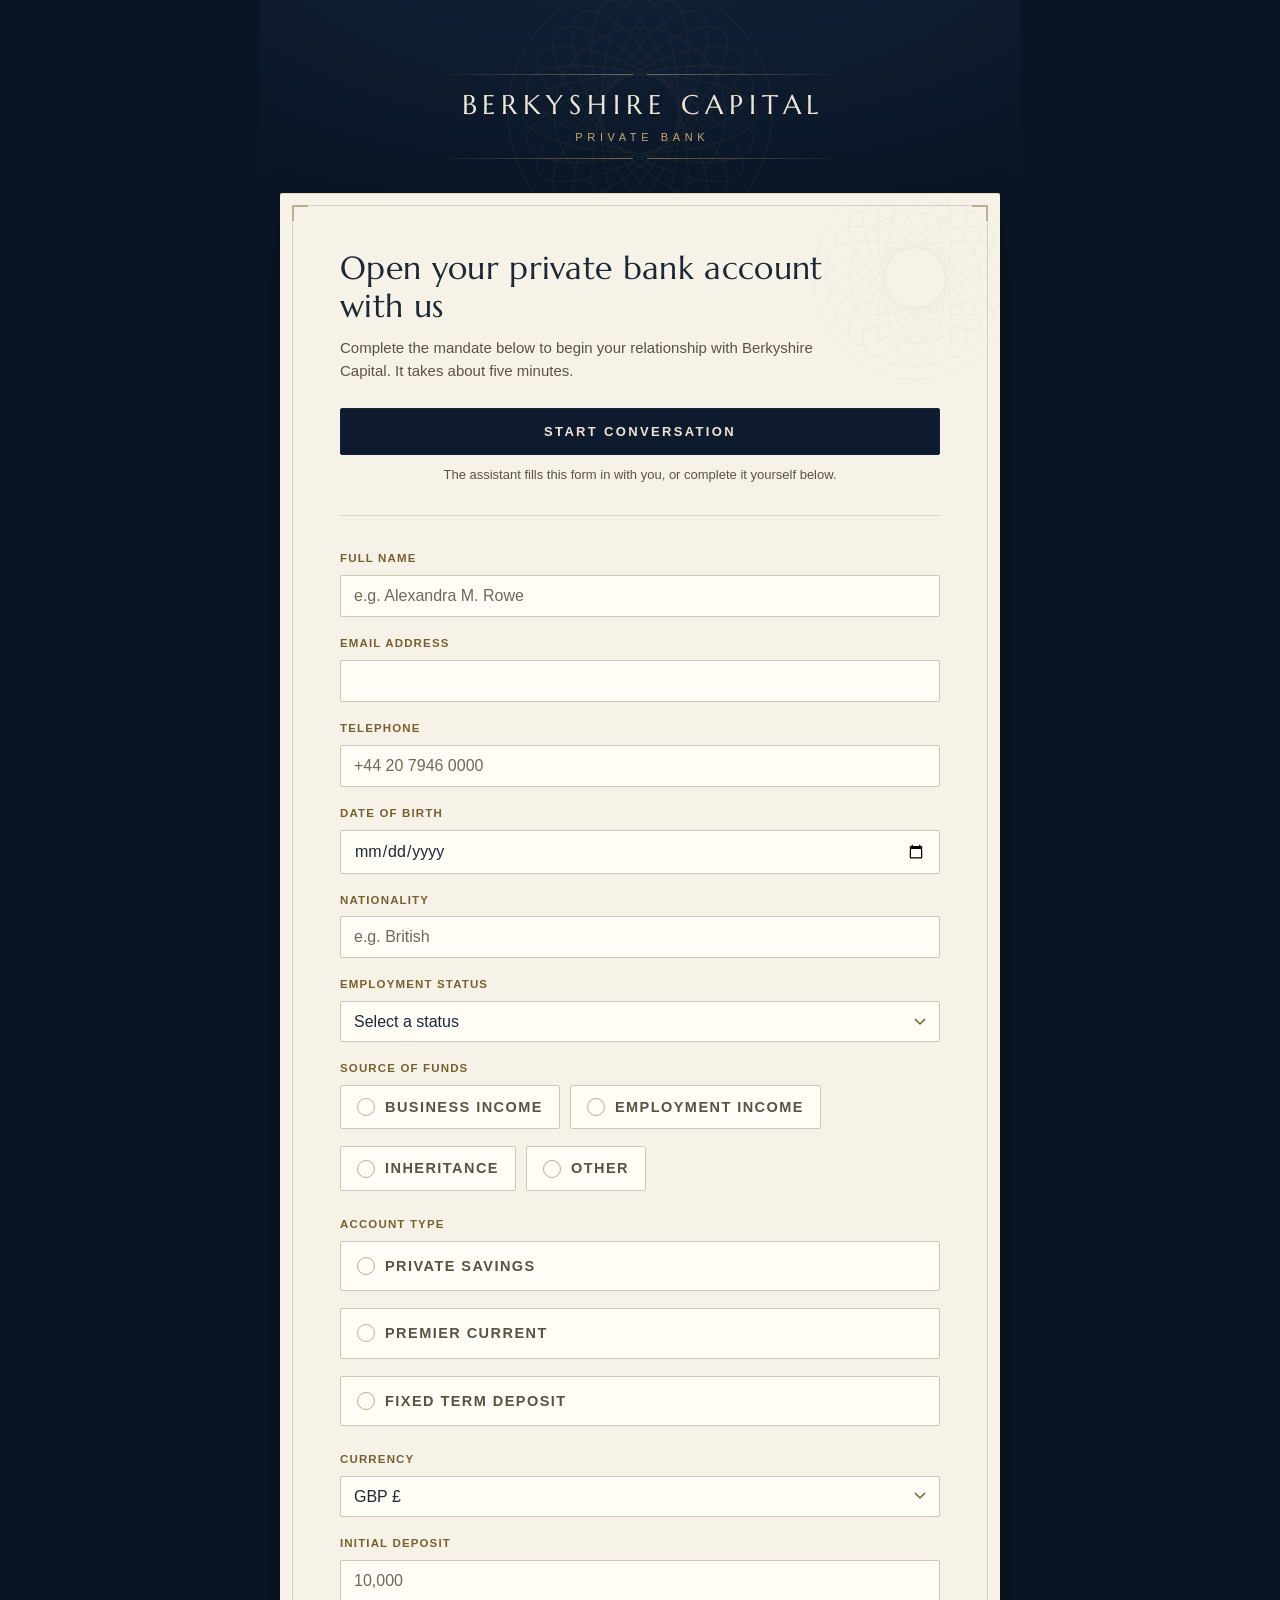
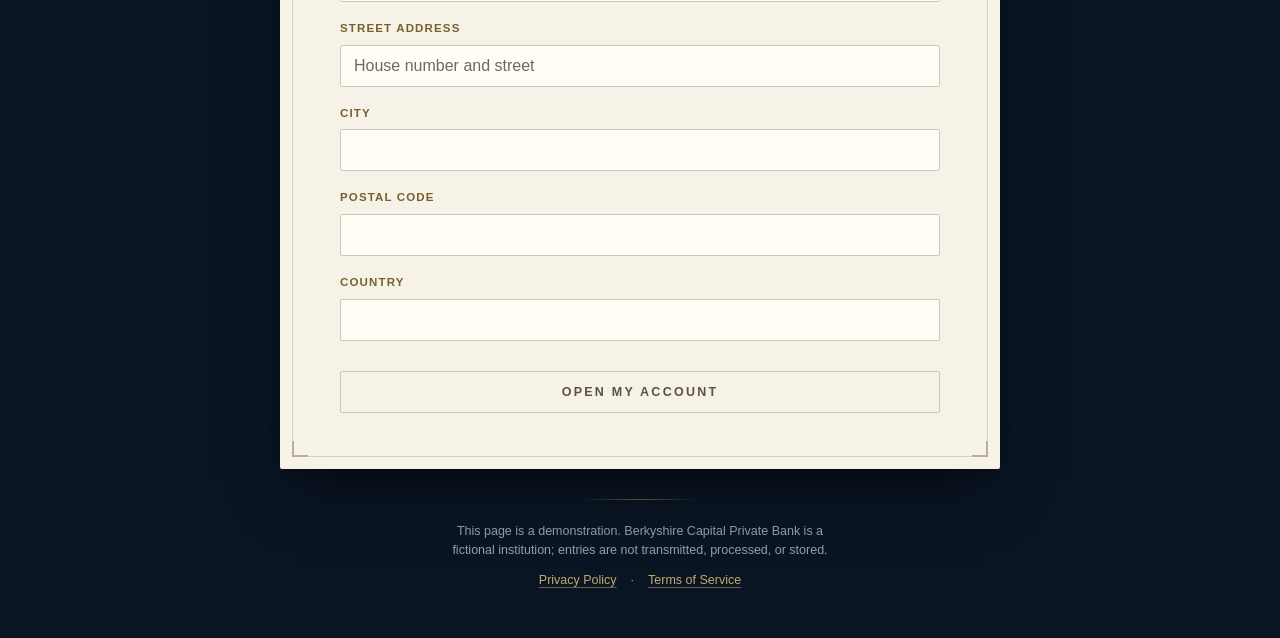
==== commit e7db236e: "Remove declaration checkbox from the account form" ====
--- a/index.html
+++ b/index.html
@@ -289,58 +289,10 @@
   .reveal.open{grid-template-rows:1fr;opacity:1}
   .reveal .field{padding-top:14px}
 
-  .declare{
-    display:flex;
-    gap:14px;
-    align-items:flex-start;
-    border:1px solid rgba(27,40,54,.14);
-    border-radius:2px;
-    padding:16px;
-    margin:30px 0 26px;
-    position:relative;
-    cursor:pointer;
-    text-transform:none;
-    letter-spacing:0;
-    font-size:13.5px;
-    font-weight:400;
-    color:var(--muted-paper);
-  }
-  .declare input{
-    position:absolute;
-    opacity:0;
-    inset:0;
-    margin:0;
-    cursor:pointer;
-  }
-  .declare .box{
-    flex:none;
-    width:18px;height:18px;
-    border:1.5px solid var(--line-strong);
-    border-radius:2px;
-    margin-top:2px;
-    background:var(--paper-hi);
-    position:relative;
-    transition:border-color .18s ease,background .18s ease;
-  }
-  .declare input:checked ~ .box{
-    background:var(--navy-900);
-    border-color:var(--navy-900);
-  }
-  .declare input:checked ~ .box::after{
-    content:"";
-    position:absolute;
-    width:5px;height:10px;
-    border:solid var(--gold);
-    border-width:0 2px 2px 0;
-    transform:translate(6px,3px) rotate(45deg);
-  }
-  .declare input:focus-visible ~ .box{outline:2px solid var(--gold);outline-offset:2px}
-  .declare.invalid{border-color:var(--err-line)}
-  .declare .err{flex-basis:100%}
-
   .actions{
     display:flex;
     justify-content:stretch;
+    margin-top:30px;
   }
   .primary{
     font-family:var(--sans);
@@ -697,13 +649,6 @@
         <span class="err" id="country-err"></span>
       </p>
 
-      <label class="declare field">
-        <input type="checkbox" id="declaration" name="declaration" required aria-describedby="declaration-err" data-err="Please confirm the declaration before submitting your application.">
-        <span class="box" aria-hidden="true"></span>
-        I confirm the information given is accurate and complete, and I authorise Berkyshire Capital Private Bank to verify it as part of this application.
-        <span class="err" id="declaration-err"></span>
-      </label>
-
       <p class="actions">
         <button type="submit" class="ghost" id="submitBtn">
           <span class="spinner" aria-hidden="true"></span>
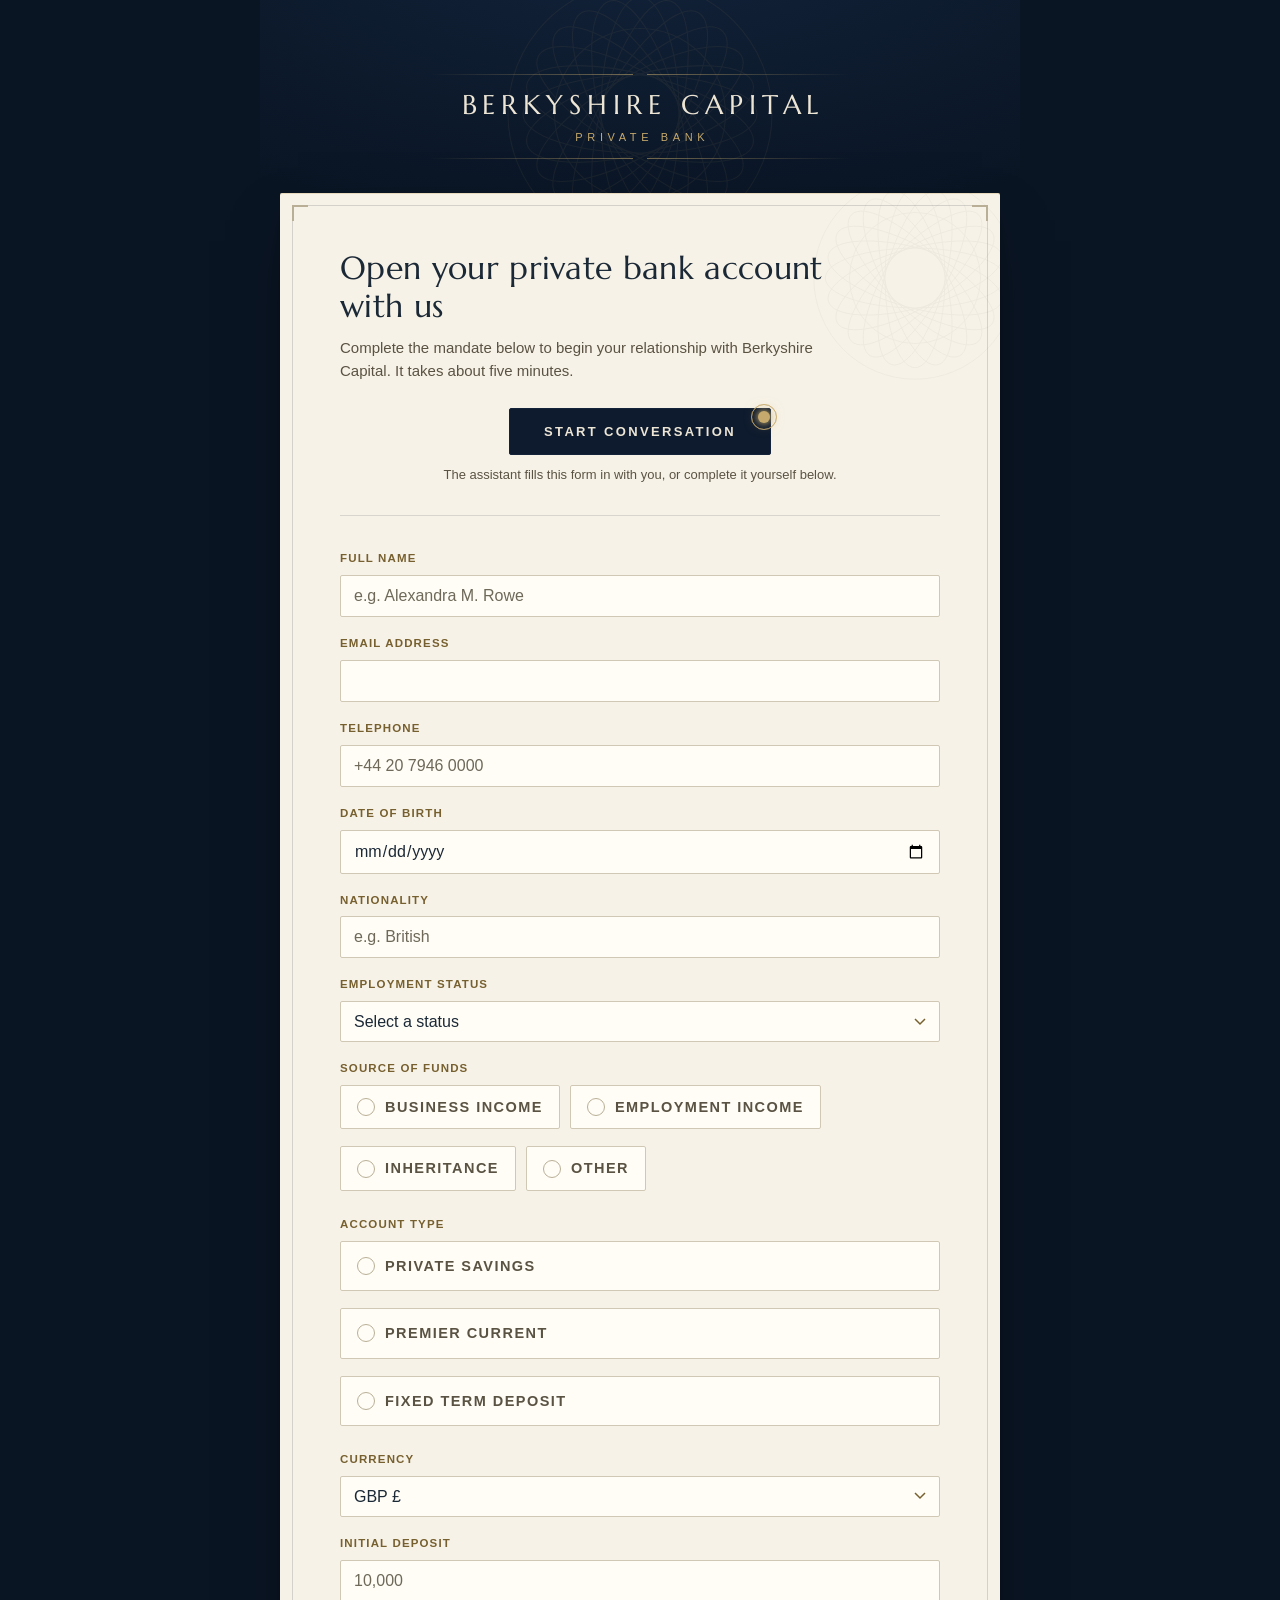
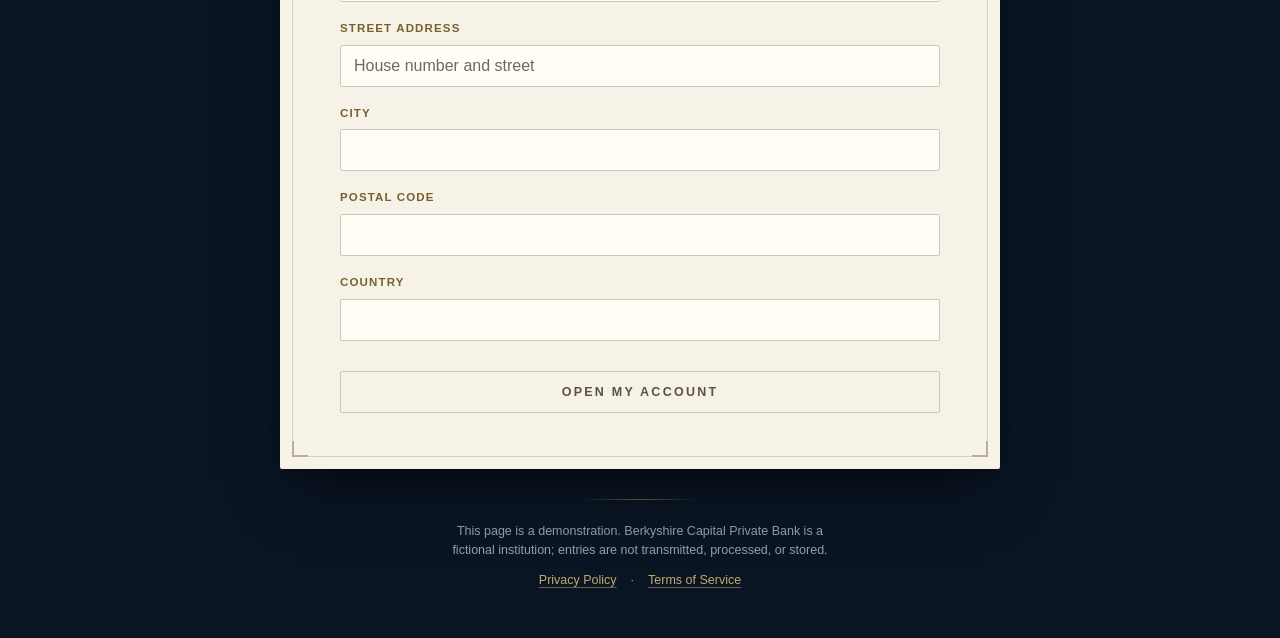
==== commit c6b6f6d9: "Add onboarding attention effect for Start Conversation button - Added pulsing gold glow on the prima" ====
--- a/index.html
+++ b/index.html
@@ -174,6 +174,150 @@
     font-size:13px;
     color:var(--muted-paper);
     margin-top:10px;
+  }
+
+  /* === Onboarding Attention Effect === */
+  .talky-launch {
+    position: relative;
+  }
+
+  .cta-wrapper {
+    position: relative;
+    display: inline-block;
+  }
+
+  /* Enhanced glow on the primary button */
+  .talky-btn.primary {
+    position: relative;
+    z-index: 2;
+    animation: cta-glow 2.8s ease-in-out infinite;
+  }
+
+  @keyframes cta-glow {
+    0%, 100% {
+      box-shadow: 
+        0 0 0 0 rgba(198, 169, 108, 0.55),
+        0 4px 14px -2px rgba(0, 0, 0, 0.3);
+    }
+    50% {
+      box-shadow: 
+        0 0 0 18px rgba(198, 169, 108, 0.0),
+        0 4px 14px -2px rgba(0, 0, 0, 0.3);
+    }
+  }
+
+  /* Floating beacon (glowing dot + rings) */
+  .onboarding-beacon {
+    position: absolute;
+    top: -6px;
+    right: -8px;
+    width: 30px;
+    height: 30px;
+    z-index: 3;
+    pointer-events: none;
+  }
+
+  .beacon-core {
+    position: absolute;
+    top: 50%;
+    left: 50%;
+    width: 12px;
+    height: 12px;
+    background: var(--gold);
+    border-radius: 50%;
+    transform: translate(-50%, -50%);
+    box-shadow: 
+      0 0 6px var(--gold),
+      0 0 14px rgba(198, 169, 108, 0.6);
+    animation: beacon-pulse 2s ease-in-out infinite;
+  }
+
+  .beacon-ring {
+    position: absolute;
+    top: 50%;
+    left: 50%;
+    width: 26px;
+    height: 26px;
+    border: 1.5px solid var(--gold);
+    border-radius: 50%;
+    transform: translate(-50%, -50%);
+    opacity: 0.65;
+    animation: beacon-ring-expand 2.8s ease-out infinite;
+  }
+
+  .beacon-ring.delay {
+    animation-delay: 1.2s;
+  }
+
+  @keyframes beacon-pulse {
+    0%, 100% { transform: translate(-50%, -50%) scale(1); }
+    50% { transform: translate(-50%, -50%) scale(1.15); }
+  }
+
+  @keyframes beacon-ring-expand {
+    0% {
+      transform: translate(-50%, -50%) scale(0.6);
+      opacity: 0.7;
+    }
+    70% {
+      opacity: 0;
+    }
+    100% {
+      transform: translate(-50%, -50%) scale(1.9);
+      opacity: 0;
+    }
+  }
+
+  /* Onboarding tooltip */
+  .onboarding-tooltip {
+    position: absolute;
+    top: -52px;
+    left: 50%;
+    transform: translateX(-50%);
+    z-index: 10;
+    opacity: 0;
+    pointer-events: none;
+    transition: opacity 0.4s ease, transform 0.4s ease;
+  }
+
+  .onboarding-tooltip.visible {
+    opacity: 1;
+    pointer-events: auto;
+  }
+
+  .tooltip-bubble {
+    background: #1a2436;
+    color: #f4e9c8;
+    font-size: 13px;
+    padding: 9px 16px;
+    border-radius: 9999px;
+    white-space: nowrap;
+    box-shadow: 
+      0 4px 12px rgba(0, 0, 0, 0.35),
+      0 0 0 1px rgba(198, 169, 108, 0.25);
+    border: 1px solid rgba(198, 169, 108, 0.35);
+  }
+
+  .tooltip-arrow {
+    position: absolute;
+    bottom: -6px;
+    left: 50%;
+    transform: translateX(-50%);
+    width: 0;
+    height: 0;
+    border-left: 7px solid transparent;
+    border-right: 7px solid transparent;
+    border-top: 8px solid #1a2436;
+  }
+
+  @media (max-width: 480px) {
+    .onboarding-tooltip {
+      top: -46px;
+    }
+    .tooltip-bubble {
+      font-size: 12px;
+      padding: 8px 13px;
+    }
   }
 
   form > p + p,
@@ -528,7 +672,23 @@
     </div>
 
     <div class="talky-launch" id="talkyLaunch">
-      <button type="button" data-talkyform="launch" class="primary talky-btn">Start Conversation</button>
+      <div class="cta-wrapper">
+        <button type="button" data-talkyform="launch" class="primary talky-btn">Start Conversation</button>
+
+        <div class="onboarding-beacon" aria-hidden="true">
+          <div class="beacon-core"></div>
+          <div class="beacon-ring"></div>
+          <div class="beacon-ring delay"></div>
+        </div>
+      </div>
+
+      <div class="onboarding-tooltip" id="onboardingTooltip">
+        <div class="tooltip-bubble">
+          👋 <strong>Click here</strong> to test TalkyForm
+        </div>
+        <div class="tooltip-arrow"></div>
+      </div>
+
       <p class="talky-hint">The assistant fills this form in with you, or complete it yourself below.</p>
     </div>
 
@@ -839,7 +999,40 @@
     document.getElementById('talkyLaunch').hidden = false;
     document.getElementById('fullName').focus();
     window.scrollTo({ top: 0, behavior: 'smooth' });
+
+    // Reset onboarding visuals
+    var beacon = document.querySelector('.onboarding-beacon');
+    if (beacon) beacon.style.opacity = '';
+    var tooltip = document.getElementById('onboardingTooltip');
+    if (tooltip) tooltip.classList.remove('visible');
   });
+
+  // === Onboarding Attention for Start Conversation button ===
+  (function setupOnboarding() {
+    var tooltip = document.getElementById('onboardingTooltip');
+    var launchBtn = document.querySelector('[data-talkyform="launch"]');
+    if (!tooltip || !launchBtn) return;
+
+    // Show tooltip after a short delay
+    setTimeout(function () {
+      if (!document.getElementById('talkyLaunch').hidden) {
+        tooltip.classList.add('visible');
+      }
+    }, 2200);
+
+    // Hide tooltip on interaction with the button
+    function hideTooltip() {
+      tooltip.classList.remove('visible');
+      // Also hide the beacon after first interaction
+      var beacon = document.querySelector('.onboarding-beacon');
+      if (beacon) beacon.style.opacity = '0.25';
+    }
+
+    launchBtn.addEventListener('click', hideTooltip, { once: true });
+
+    // Also hide if user starts interacting with the form
+    document.getElementById('accountForm').addEventListener('focusin', hideTooltip, { once: true });
+  })();
 })();
 </script>
 </body>
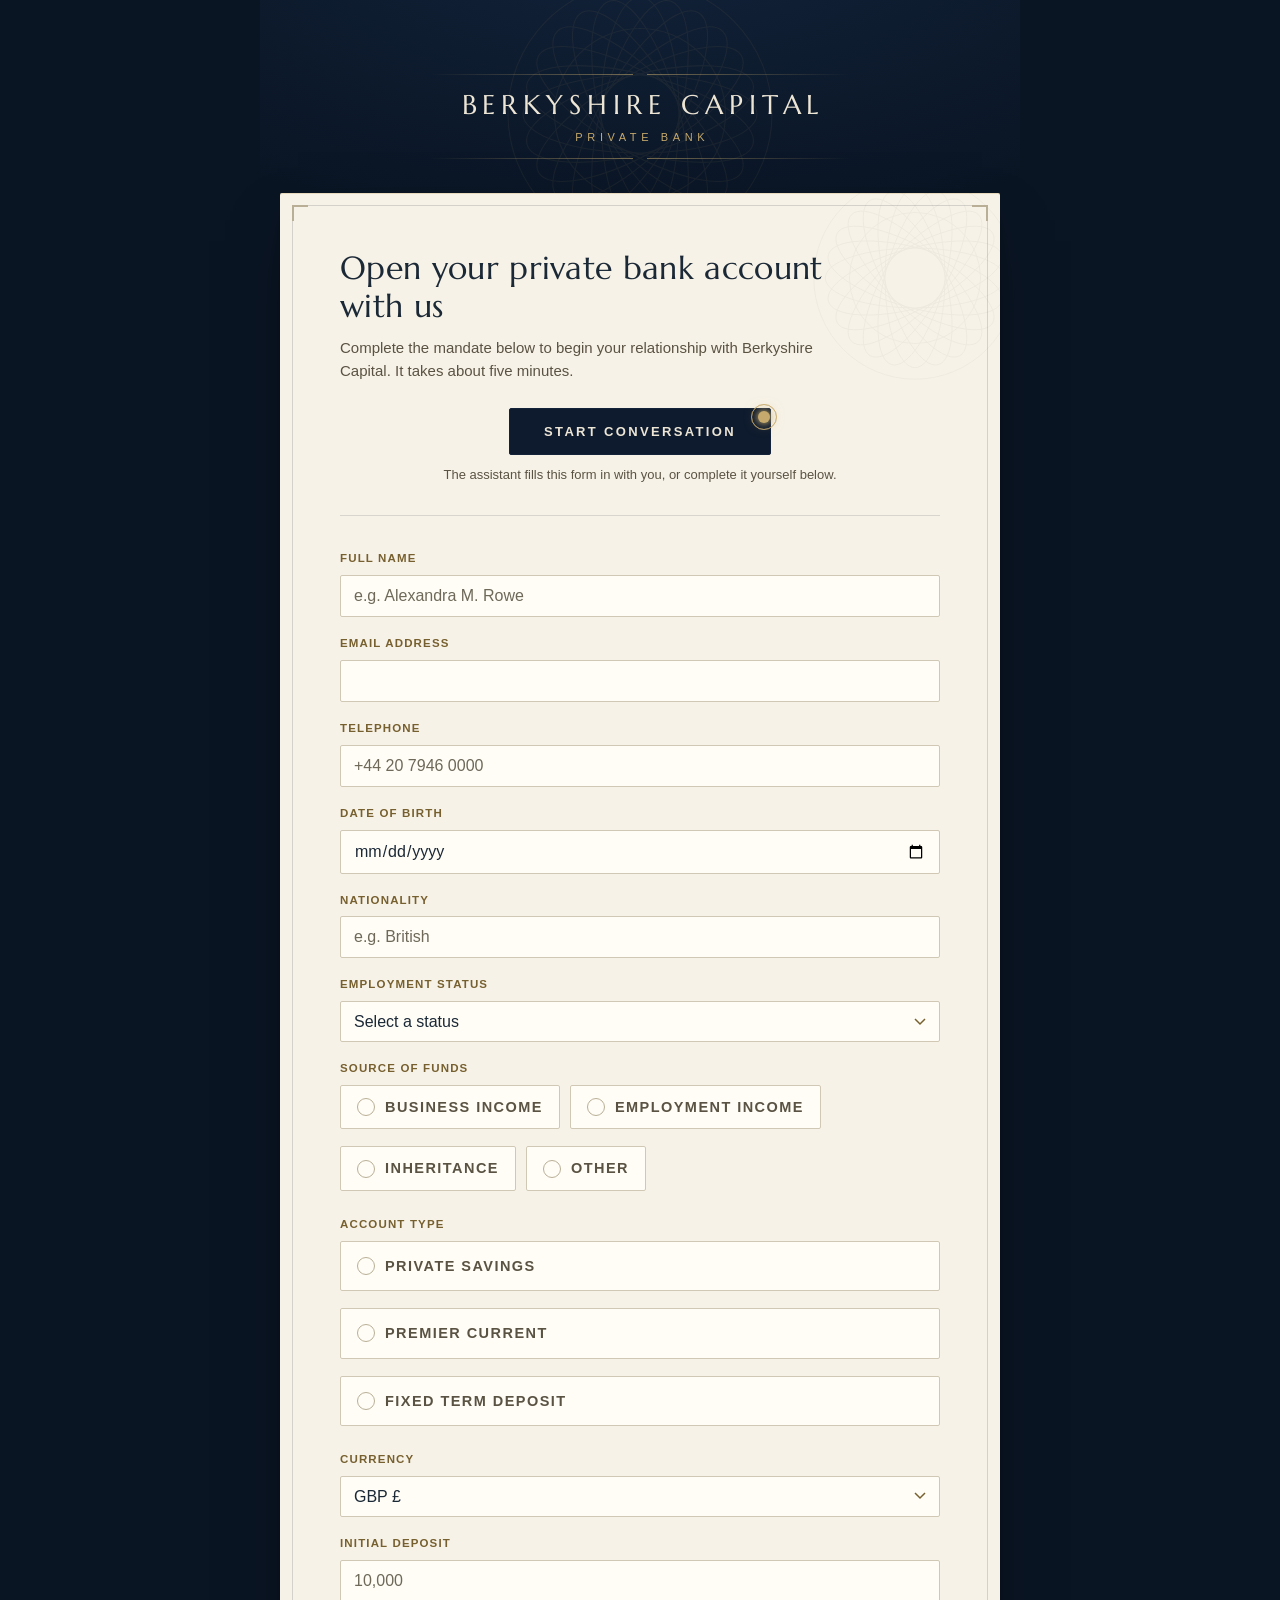
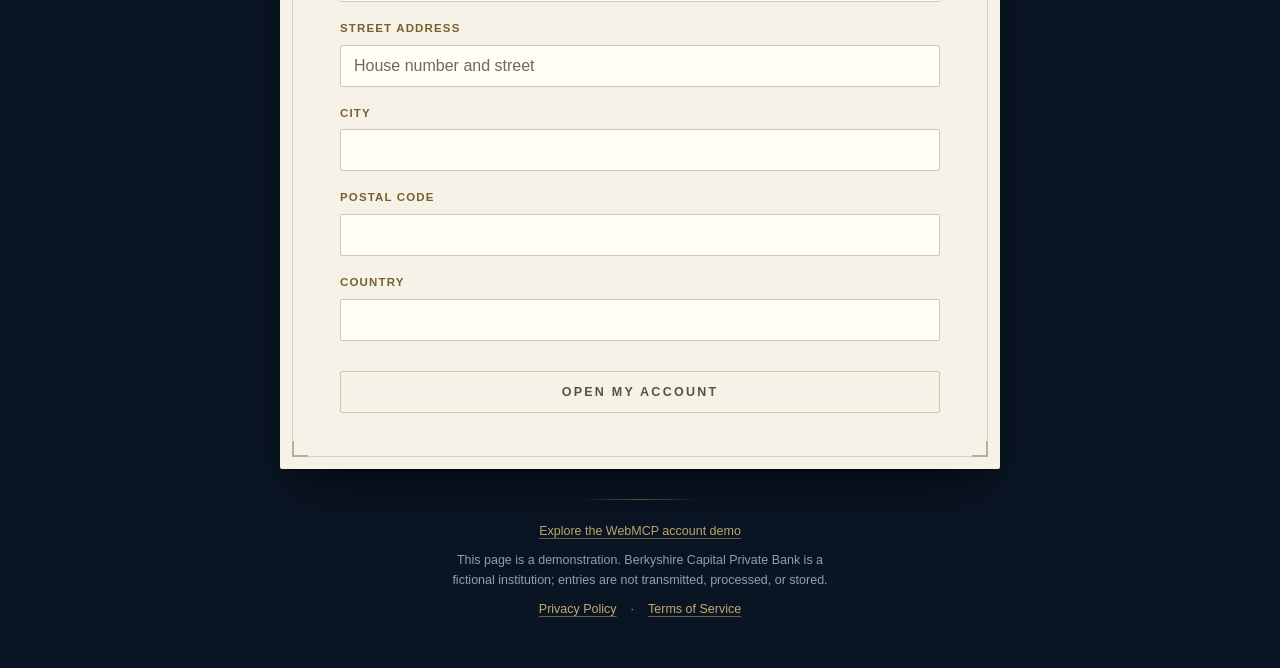
==== commit ce15ed6f: "Merge pull request #1 from monotykamary/feat/webmcp-canonical-demo feat: add canonical WebMCP integr" ====
--- a/index.html
+++ b/index.html
@@ -841,6 +841,7 @@
   </main>
 
   <footer class="disclaimer">
+    <p class="legal-links"><a href="webmcp/">Explore the WebMCP account demo</a></p>
     <p>This page is a demonstration. Berkyshire Capital Private Bank is a fictional institution; entries are not transmitted, processed, or stored.</p>
     <p class="legal-links"><a href="https://www.talkyform.com/privacy">Privacy Policy</a><span aria-hidden="true">·</span><a href="https://www.talkyform.com/terms">Terms of Service</a></p>
   </footer>
